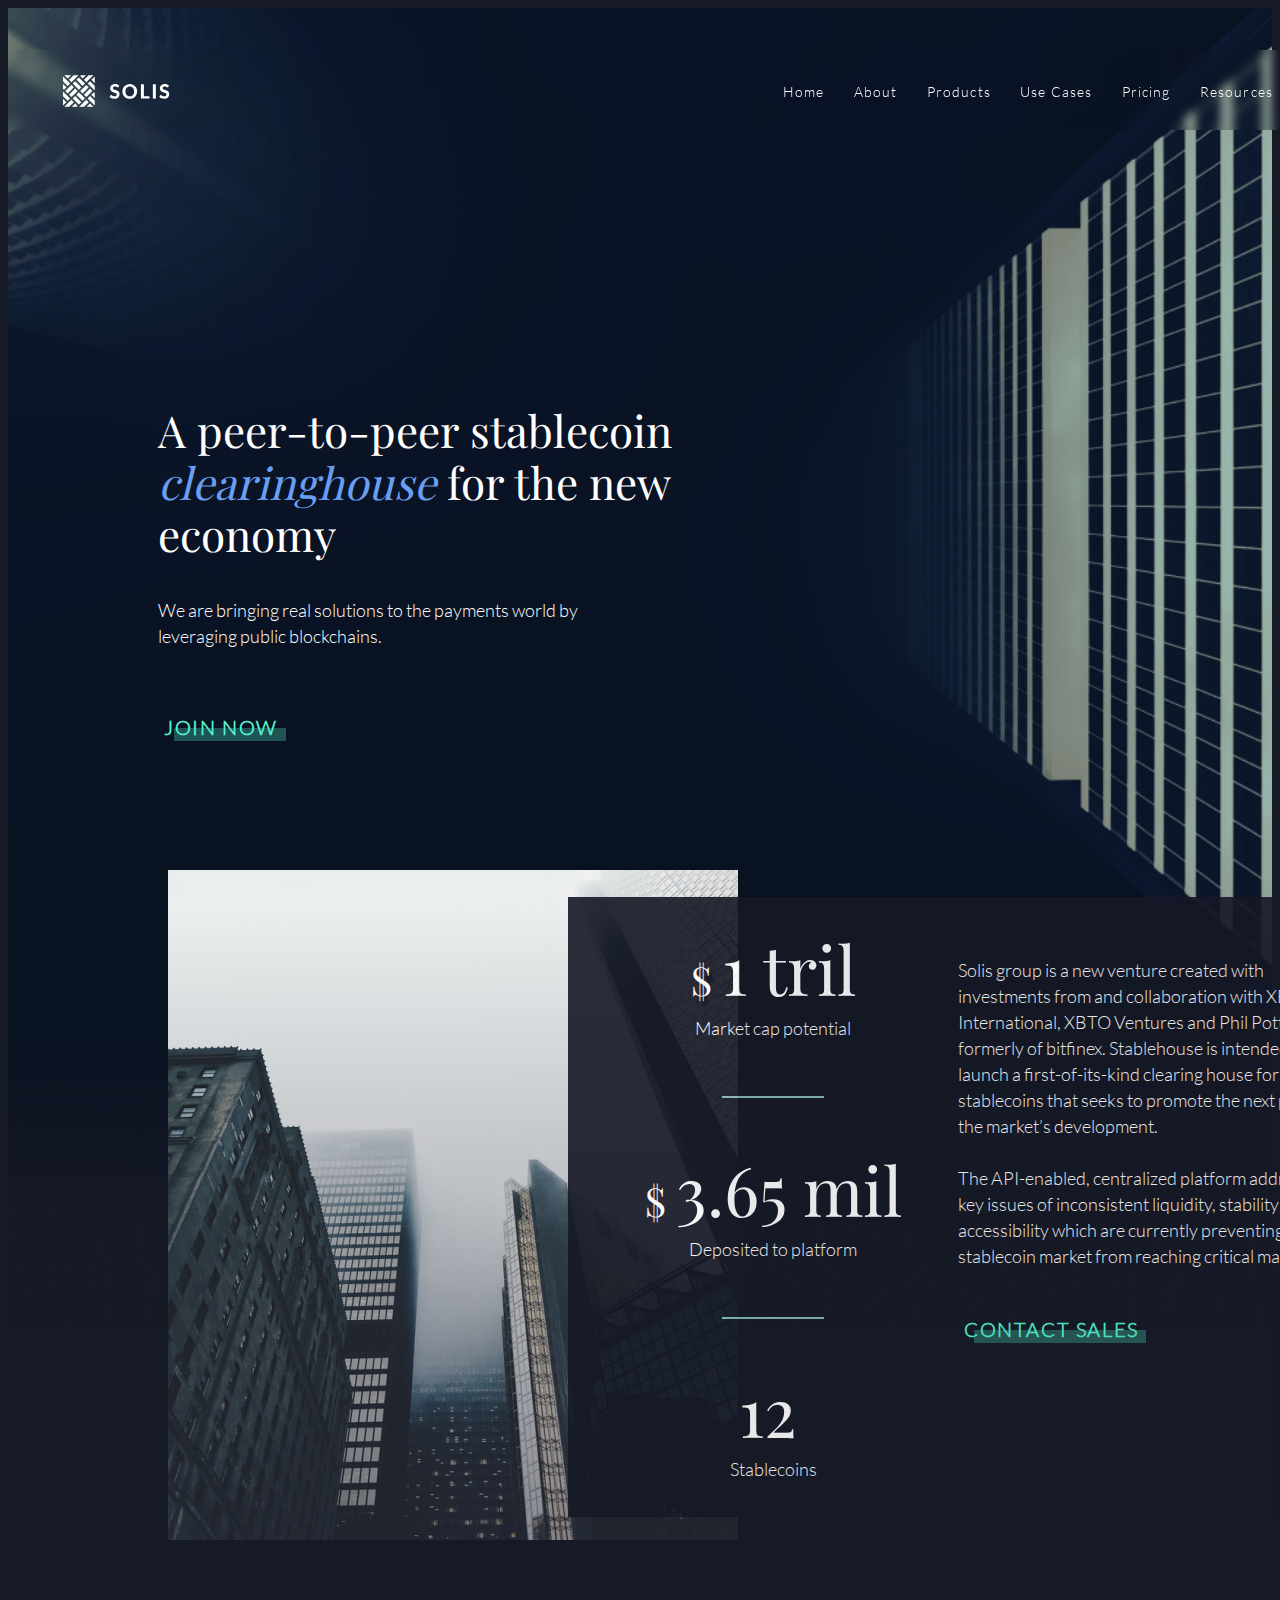
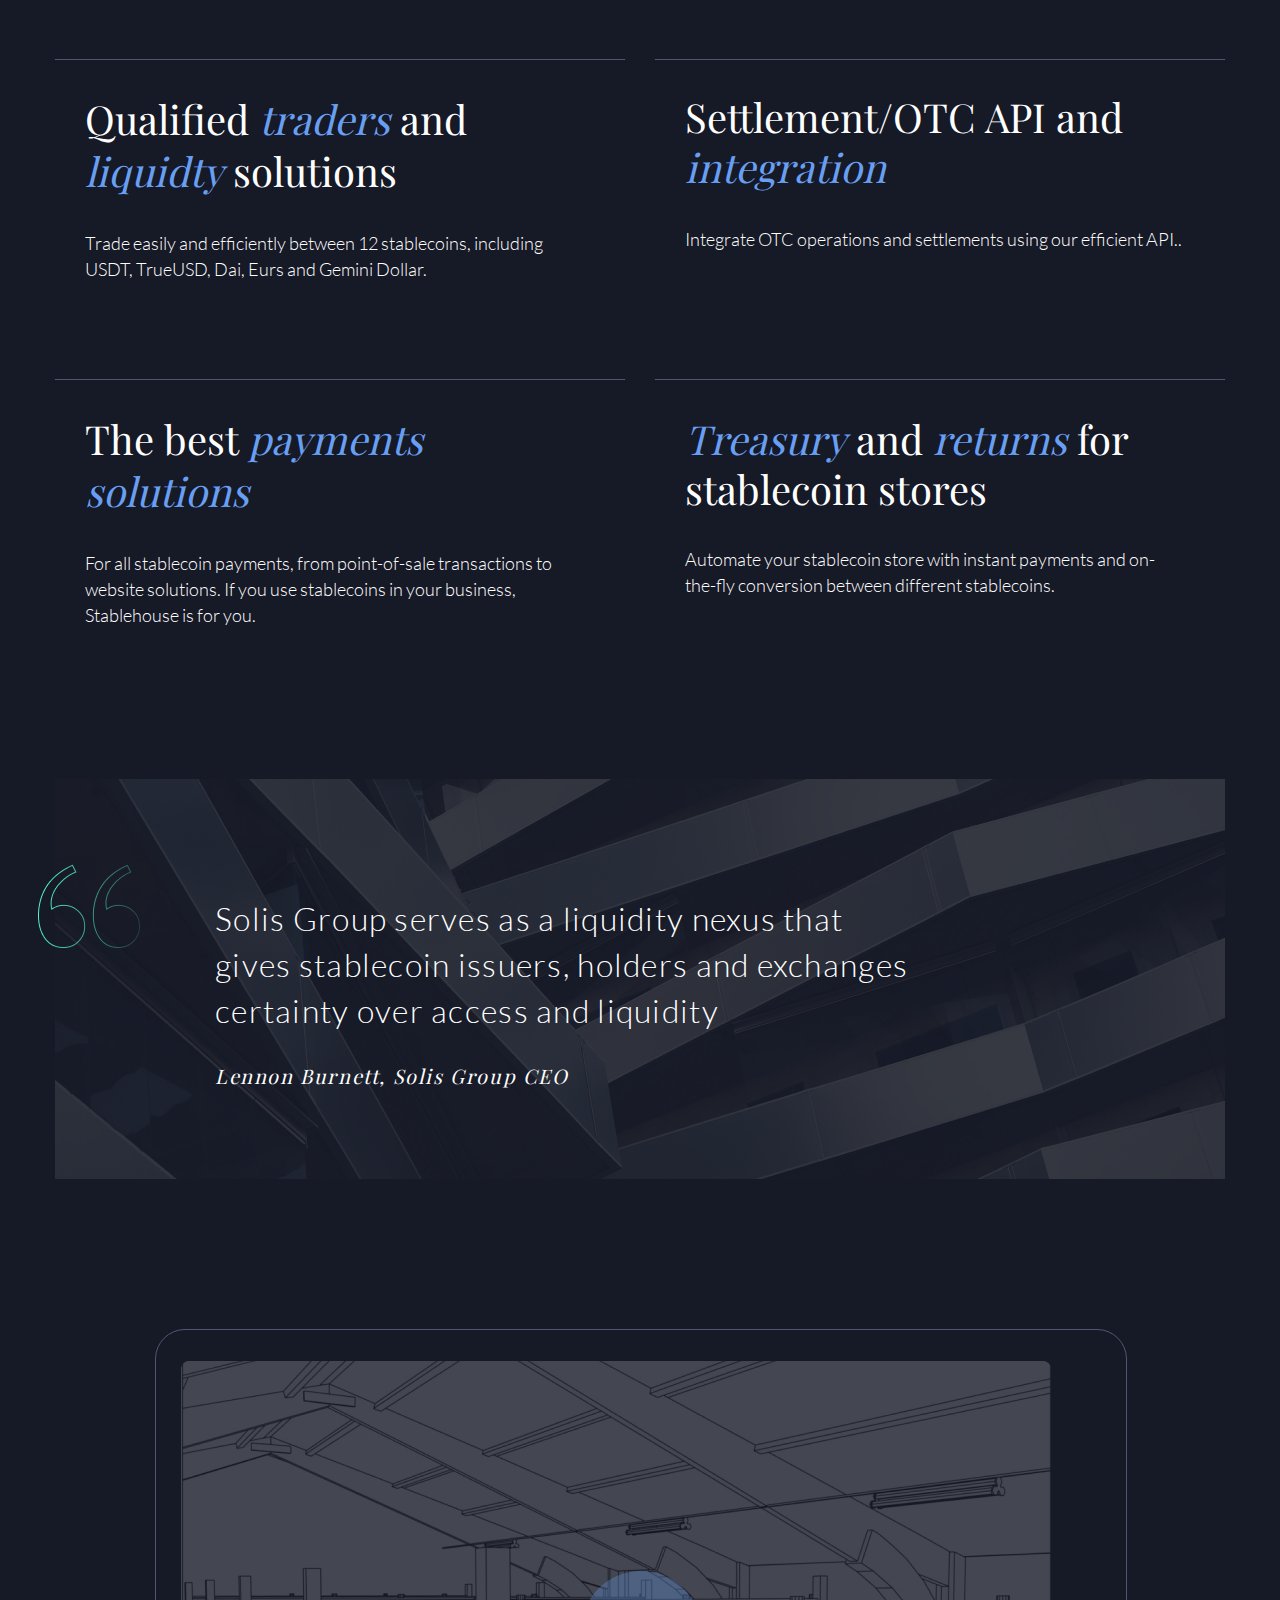
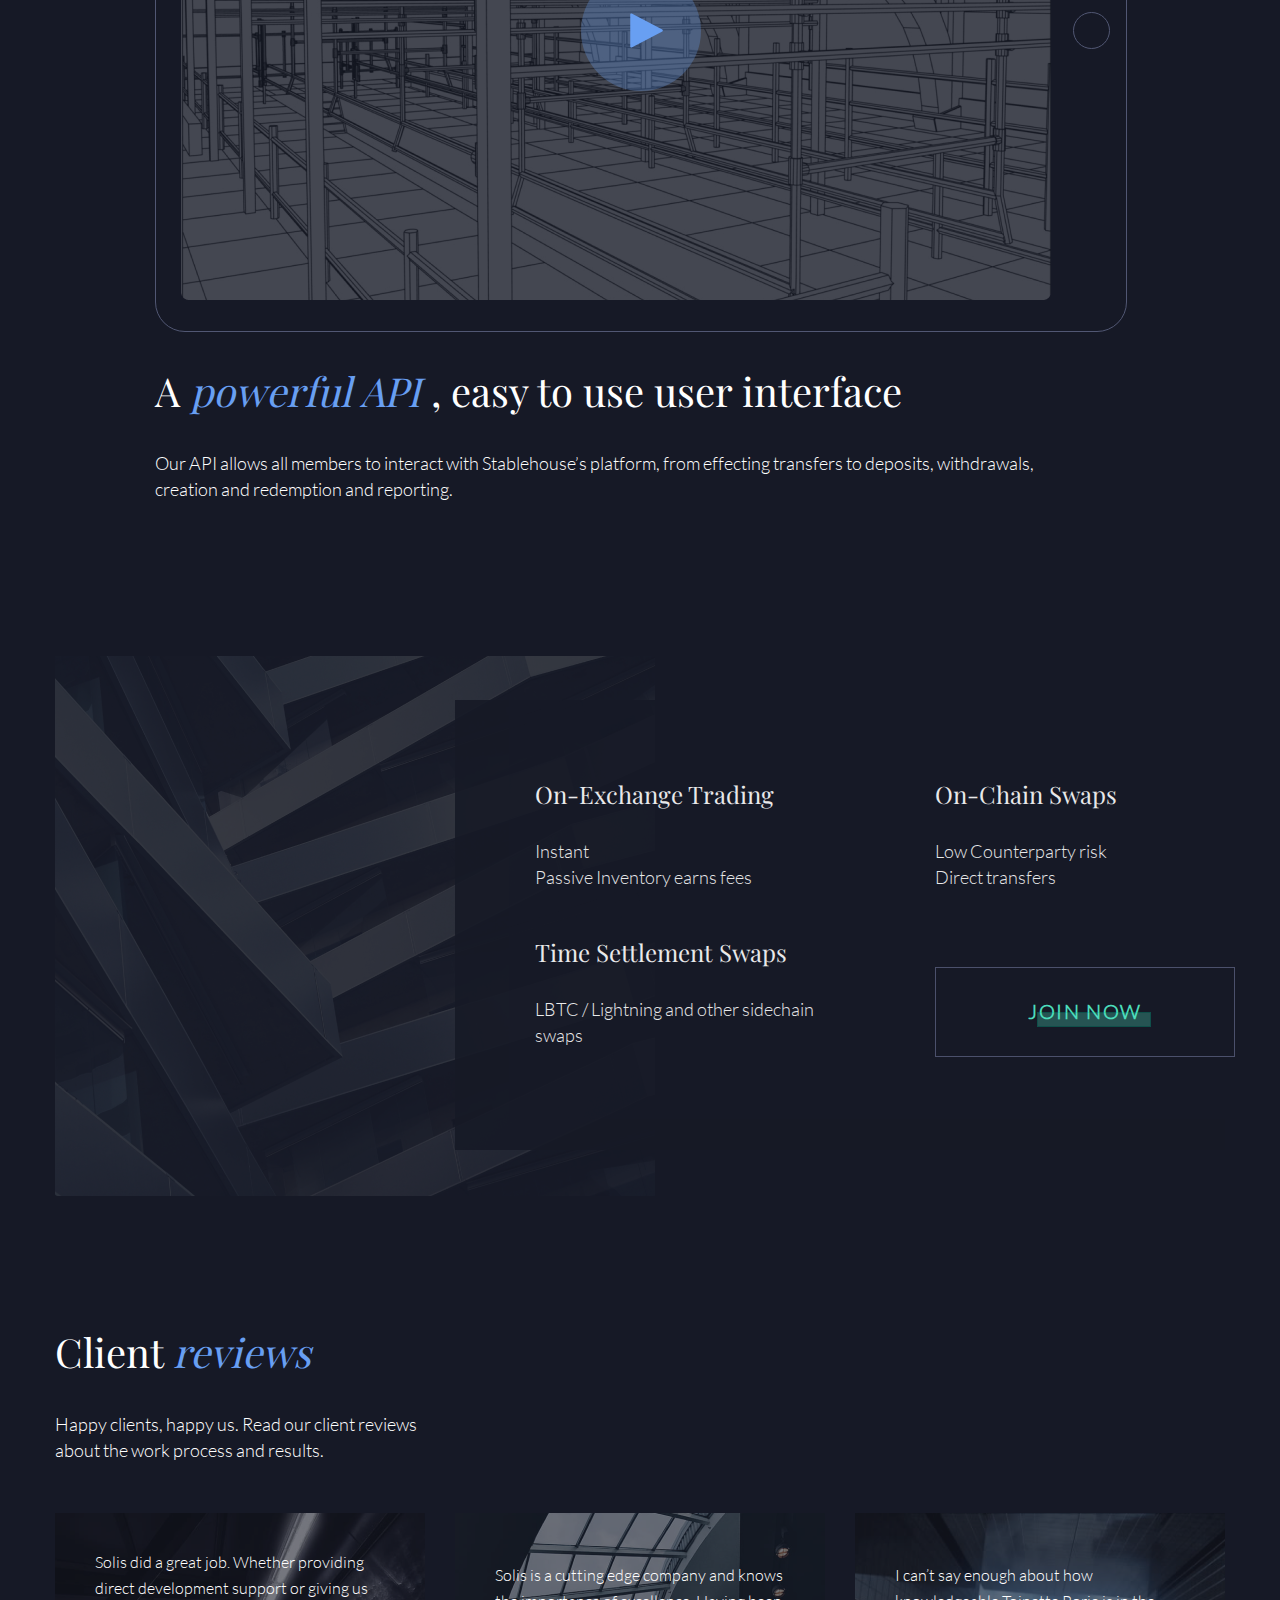
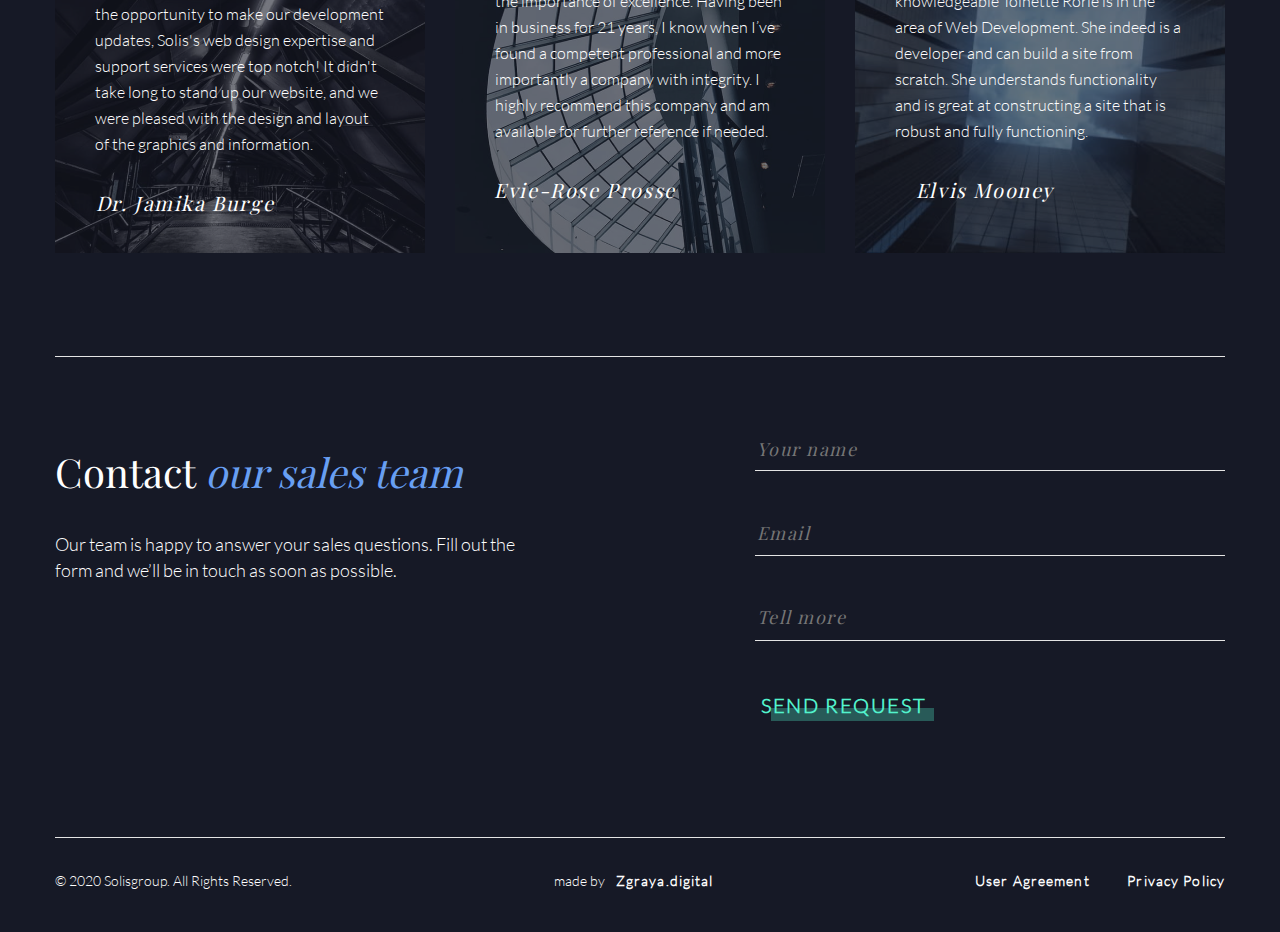
==== dark.html @ 5ce826f2 "first commit" ====
<!DOCTYPE html>
<html lang="en">
<head>
    <meta charset="UTF-8">
    <meta name="viewport" content="width=device-width, initial-scale=1.0">
    <title>EXAM</title>
    <link rel="stylesheet" href="./css/styledark.css">
    <link rel="icon" href="./assets/img/Union.svg" type="image/x-icon">
</head>
<body>
  <header class="header">
    <div class="header__blur"></div>
    <div class="header__container">
        <div class="header__logo">
            <svg width="107" height="32">
                <use xlink:href="./assets/img/sprite.svg#logo"></use>
            </svg>
        </div>
        <nav class="header__nav">
          <input type="checkbox" class="nav__burger burger" id="nav-burger">
          <label for="nav-burger" class="burger__img"></label>
          <ul class="header__ul">
              <li class="header__list">
                  <a href="./index.html" class="header__link">Home</a>
              </li>
              <li class="header__list">
                  <a href="#" class="header__link">About</a>
              </li>
              <li class="header__list">
                  <a href="#" class="header__link">Products</a>
              </li>
              <li class="header__list">
                  <a href="#" class="header__link">Use Cases</a>
              </li>
              <li class="header__list">
                  <a href="#" class="header__link">Pricing</a>
              </li>
              <li class="header__list">
                  <a href="#" class="header__link">Resources</a>
              </li>
          </ul>
      </nav>
      
    </div>
</header>


    <main>
        <section class="banner">
            <article class="banner__article">
                <h2 class="banner__title">  A peer-to-peer stablecoin <span class="span">clearinghouse</span> for the new economy</h2>
                <p class="banner__text">We are bringing real solutions to the payments world by leveraging public blockchains.</p>
                <button class="btn">JOIN NOW  <div class="btn__bg"></div></button>
            </article>
        </section>
        <section class="info">
            <div class="info__img">
              <img src="./assets/img/img-1.png" alt="Image">
            </div>
            <div class="info__block">
              <article class="info__article">
                <div class="info__items">
                  <div class="info__item">
                    <h3 class="info__title"><span class="info__subtitle">$</span>1 tril</h3>
                    <p class="info__text">Market cap potential</p>
                  </div>
                  <div class="info__divider"></div>
                  <div class="info__item">
                    <h3 class="info__title"><span class="info__subtitle">$</span>3.65 mil</h3>
                    <p class="info__text">Deposited to platform</p>
                  </div>
                  <div class="info__divider"></div>
                  <div class="info__item">
                    <h3 class="info__title">12</h3>
                    <p class="info__text">Stablecoins</p>
                  </div>
                </div>
                <div class="info__block">
                  <p class="info__text">Solis group is a new venture created with investments from and collaboration with XBTO International, XBTO Ventures and Phil Potter, formerly of bitfinex. Stablehouse is intended to launch a first-of-its-kind clearing house for stablecoins that seeks to promote the next phase of the market’s development. 
                    <br><br>
                    The API-enabled, centralized platform addresses the key issues of inconsistent liquidity, stability and accessibility which are currently preventing the stablecoin market from reaching critical mass.
                  </p>
                  <button class="btn">CONTACT SALES <div class="btn__bg"></div></button>
                </div>
              </article>
            </div>
          </section>
          <section class="benefits">
                <article class="benefits__article">
                    <h2 class="benefits__title">Qualified <span class="span">traders</span> and <span class="span">liquidty</span> solutions
                    </h2>
                    <p class="benefits__text">Trade easily and efficiently between 12 stablecoins, including USDT, TrueUSD, Dai, Eurs and Gemini Dollar.</p>
                </article>
                <article class="benefits__article">
                    <h2 class="benefits__title">Settlement/OTC API and <span class="span">integration</span>
                    </h2>
                    <p class="benefits__text">Integrate OTC operations and settlements using our efficient API..</p>
                </article>
                <article class="benefits__article">
                    <h2 class="benefits__title">The best <span class="span"> payments   solutions </span>
                    </h2>
                    <p class="benefits__text">For all stablecoin payments, from point-of-sale transactions to website solutions. If you use stablecoins in your business, Stablehouse is for you.</p>
                </article>
                <article class="benefits__article">
                    <h2 class="benefits__title"><span class="span">Treasury</span> and <span class="span">returns</span> for stablecoin stores
                    </h2>
                    <p class="benefits__text">Automate your stablecoin store with instant payments and on-the-fly conversion between different stablecoins.</p>
                </article>
          </section>
          <section class="quote">
            <article class="quote__article">
                 <img src="./assets/img/img-8.png" alt="icon" class="quote__icon">
                <p class="quote__text">Solis Group serves as a liquidity nexus that gives stablecoin issuers, holders and exchanges certainty over access and liquidity</p>
                <p class="quote__author">Lennon Burnett, Solis Group CEO</p>
            </article>
          </section>
          <section class="video">
           <div class="video__tablet">
            <img src="./assets/img/img-3.png" alt="">
            <div class="video__play">
            <svg width="120" height="120">
                <use xlink:href="./assets/img/sprite.svg#play"></use>
            </svg>
        </div>
            <div class="circle"></div>
           </div>
           <article class="video__article">
            <h2 class="video__title">A <span class="span">powerful API</span> , easy to use user interface</h2>
            <p class="video__text">Our API allows all members to interact with Stablehouse’s platform, from effecting transfers to deposits, withdrawals, creation and redemption and reporting.</p>
           </article>
          </section>
          <section class="promises">
            <div class="promises__block"></div>
            <div class="promises__block">
                <article class="promises__article">
                    <div class="promises__items">
                    <div class="promises__item">
                        <h2 class="promises__title">On-Exchange Trading</h2>
                        <p class="promises__text">Instant <br>
                            Passive Inventory earns fees</p>
                    </div>
                    <div class="promises__item">
                        <h2 class="promises__title">On-Chain Swaps</h2>
                        <p class="promises__text">Low Counterparty risk <br>
                          Direct transfers</p>
                    </div>
                    <div class="promises__item">
                        <h2 class="promises__title">Time Settlement Swaps</h2>
                        <p class="promises__text">LBTC / Lightning and other sidechain swaps</p>
                    </div>
                    <button class="btn">JOIN NOW <div class="btn__bg"></div></button>
                    </div>
                </article>
            </div>
          </section>
          <section class="reviews">
            <h2 class="reviews__title">Client  <span class="span">reviews</span></h2>
            <h3 class="reviews__subtitle">Happy clients, happy us. Read our client reviews about the work process and results.</h3>
            <div class="reviews__cards">
                <article class="reviews__article">
                    <p class="reviews__text">Solis did a great job. Whether providing direct development support or giving us the opportunity to make our development updates, Solis's web design expertise and support services were top notch! It didn't take long to stand up our website, and we were pleased with the design and layout of the graphics and information. </p>
                    <p class="reviews__p">Dr. Jamika Burge</p>
                </article>
                <article class="reviews__article">
                    <p class="reviews__text">Solis is a cutting edge company and knows the importance of excellence. Having been in business for 21 years, I know when I’ve found a competent professional and more importantly a company with integrity. I highly recommend this company and am available for further reference if needed. </p>
                    <p class="reviews__p">Evie-Rose Prosse</p>
                </article>
                <article class="reviews__article">
                    <p class="reviews__text">I can’t say enough about how knowledgeable Toinette Rorie is in the area of Web Development. She indeed is a developer and can build a site from scratch. She understands functionality and is great at constructing a site that is robust and fully functioning.  </p>
                    <p class="reviews__p">Elvis Mooney</p>
                </article>
            </div>
          </section>
          <section class="contacts">
            <article class="contacts__article">
                <h2 class="contacts__title">Contact  <span class="span">our sales team</span></h2>
                <p class="contacts__text">Our team is happy to answer your sales questions. Fill out the form and we’ll be in touch as soon as possible.</p>
            </article>
            <form class="form">
                <input type="text" required placeholder="Your name" id="name" class="input">
              <div class="form__divider"></div>
                <input type="email" required placeholder="Email" id="mail" class="input">
                <div class="form__divider"></div>
                <input type="text" required placeholder="Tell more" id="more" class="input">
                <div class="form__divider"></div>
                <button class="btn" type="submit">SEND REQUEST    <div class="btn__bg"></div></button>
            </form>
          </section>
    </main>
    <footer class="footer">
      <div><p class="footer__text">© 2020 Solisgroup. All Rights Reserved.</p></div>
      <div><p class="footer__text">made by </p> <p class="footer__p"> Zgraya.digital</p></div>
      <div><p class="footer__p">User Agreement  </p> <p class="footer__p">Privacy Policy</p></div>
    </footer>
</body>
</html>
---- css/styledark.css ----
.contacts__title, .reviews__title, .video__title, .benefits__title {
  font-family: "Playfair", sans-serif;
  font-size: 40px;
  font-weight: 400;
  line-height: 48px;
  color: #262a3f;
}

.promises__text, .video__text, .benefits__text, .info__text, .banner__text {
  font-family: "Lato", sans-serif;
  font-size: 18px;
  font-weight: 300;
  line-height: 26px;
  color: #262a3f;
}

@font-face {
  font-family: "Lato";
  src: url(../assets/fonts/Lato/Lato-Light.ttf);
  font-weight: normal;
  font-style: normal;
}
@font-face {
  font-family: "PlayFair";
  src: url(../assets/fonts/Playfair_Display/PlayfairDisplay-VariableFont_wght.ttf);
  font-style: normal;
  font-weight: normal;
}
body {
  font-size: var(16px);
  background-color: #161926;
  font-family: var("Montserrat", sans-serif);
  color: #fff;
  overflow-x: hidden;
}

.header {
  width: 100%;
  height: 80px;
  position: absolute;
  z-index: 1;
  top: 50px;
}
.header__logo {
  width: 107px;
  height: 32px;
  margin-top: 50px;
  fill: #fff;
}
.header__nav {
  width: 490px;
  height: 24px;
  margin-top: 20px;
}
.header__container {
  display: -webkit-box;
  display: -ms-flexbox;
  display: flex;
  -webkit-box-pack: justify;
      -ms-flex-pack: justify;
          justify-content: space-between;
  -webkit-box-align: center;
      -ms-flex-align: center;
          align-items: center;
  width: 1170px;
  height: 32px;
  margin: auto;
}
.header__ul {
  display: -webkit-box;
  display: -ms-flexbox;
  display: flex;
  -webkit-box-pack: justify;
      -ms-flex-pack: justify;
          justify-content: space-between;
  width: 490px;
}
@media screen and (max-width: 992px) {
  .header__ul {
    position: absolute;
    right: 0;
    top: -100%;
    width: 340px;
    visibility: hidden;
    opacity: 0;
    -webkit-box-orient: vertical;
    -webkit-box-direction: normal;
        -ms-flex-direction: column;
            flex-direction: column;
    z-index: 2;
    background: #85b4c7;
    padding: 0 0;
    gap: 0;
    -webkit-transition: all 0.5s;
    transition: all 0.5s;
  }
}
.header__list {
  list-style-type: none;
  font-family: "Lato";
  font-size: 14px;
  font-weight: 400;
  line-height: 24px;
  letter-spacing: 0.08em;
  color: #262A3F;
}
@media screen and (max-width: 992px) {
  .header__list {
    text-align: center;
    padding: 10px 0;
    border: 1px solid #e5d9d9;
  }
}
.header__blur {
  position: absolute;
  top: 0;
  left: 0;
  width: 1500px;
  height: 80px;
  background: -webkit-gradient(linear, left bottom, left top, from(rgba(22, 25, 38, 0.02)), to(rgba(22, 25, 38, 0.02))), -webkit-gradient(linear, right top, left top, from(rgba(22, 25, 38, 0.5)), color-stop(24.1%, rgba(22, 25, 38, 0)), color-stop(47.19%, rgba(22, 25, 38, 0)));
  background: linear-gradient(0deg, rgba(22, 25, 38, 0.02), rgba(22, 25, 38, 0.02)), linear-gradient(270deg, rgba(22, 25, 38, 0.5) 0%, rgba(22, 25, 38, 0) 24.1%, rgba(22, 25, 38, 0) 47.19%);
  -webkit-backdrop-filter: blur(4px);
          backdrop-filter: blur(4px);
  z-index: -1;
}

.nav__burger {
  display: none;
}
@media screen and (max-width: 992px) {
  .nav__burger:checked ~ .header__ul {
    visibility: visible;
    opacity: 1;
    top: 68px;
  }
  .nav__burger:checked ~ .burger__img {
    -webkit-transform: rotate(315deg);
            transform: rotate(315deg);
    -webkit-transition: all 0.44s;
    transition: all 0.44s;
  }
  .nav__burger:checked ~ .burger__img::before {
    opacity: 0;
  }
  .nav__burger:checked ~ .burger__img::after {
    -webkit-transform: rotate(90deg);
            transform: rotate(90deg);
    top: 0;
  }
}

.burger__img {
  display: none;
}
@media screen and (max-width: 992px) {
  .burger__img {
    display: inline-block;
    position: relative;
    width: 34px;
    height: 2px;
    background-color: #000;
    cursor: pointer;
  }
  .burger__img::after, .burger__img::before {
    content: "";
    position: absolute;
    width: 100%;
    height: 2px;
    background-color: #000;
    top: 10px;
  }
  .burger__img::after {
    top: -10px;
  }
}

.header__link {
  position: relative;
  text-decoration: none;
  color: #fff;
  font-size: 0.875rem;
  font-weight: 400;
}
.header__link::after {
  content: "";
  position: absolute;
  bottom: -5px;
  left: -14px;
  -webkit-transform: translateX(10%);
          transform: translateX(10%);
  width: 0;
  height: 1px;
  opacity: 0;
  background: #53F3CD;
  -webkit-transition: all 0.55s;
  transition: all 0.55s;
}
.header__link:hover::after {
  left: 0;
  -webkit-transform: translateX(12%);
          transform: translateX(12%);
  width: 76%;
  opacity: 1;
}

.banner {
  width: 100%;
  height: 1321px;
  background: url(../assets/img/bg__dark.png) no-repeat center center;
  background-size: cover;
  display: -webkit-box;
  display: -ms-flexbox;
  display: flex;
  -webkit-box-align: center;
      -ms-flex-align: center;
          align-items: center;
}
.banner__article {
  margin-left: 150px;
  width: 523px;
  height: 302px;
  margin-bottom: 300px;
}
.banner__title {
  font-family: "Playfair", sans-serif;
  font-size: 44px;
  font-weight: 400;
  line-height: 52px;
  width: 523px;
}
.banner__text {
  color: #fff;
  width: 439px;
}

.span {
  font-family: "PlayFair", sans-serif;
  font-size: 44px;
  font-style: italic;
  font-weight: 400;
  line-height: 52px;
  color: #689FF2;
}

.btn {
  font-family: "Lato", sans-serif;
  font-size: 20px;
  font-weight: 700;
  line-height: 20px;
  letter-spacing: 0.08em;
  margin-top: 50px;
  background: none;
  border: none;
  color: #53F3CD;
}
.btn__bg {
  position: absolute;
  width: 112px;
  height: 13px;
  background-color: #53F3CD;
  opacity: 30%;
  top: 728px;
  margin-left: 10px;
}
.btn:hover, .btn .btn__bg {
  color: #02E0AB;
  cursor: pointer;
  -webkit-transition: all ease-in 0.3s;
  transition: all ease-in 0.3s;
}
.btn:hover .btn__bg, .btn .btn__bg .btn__bg {
  background-color: #02E0AB;
}

.info {
  width: 1170px;
  height: 670px;
  position: absolute;
  margin-left: 160px;
  top: 870px;
}
.info__img {
  width: 570px;
  height: 670px;
}
.info__block {
  width: 600px;
  height: 670px;
  margin-top: 30px;
}
.info__article {
  width: 770px;
  height: 580px;
  position: absolute;
  opacity: 0.9;
  background-color: #161926;
  top: 27px;
  margin-left: 400px;
  display: -webkit-box;
  display: -ms-flexbox;
  display: flex;
  -webkit-box-pack: justify;
      -ms-flex-pack: justify;
          justify-content: space-between;
  padding: 20px;
}
.info__items {
  width: 370px;
  height: auto;
  gap: 40px;
  display: -webkit-box;
  display: -ms-flexbox;
  display: flex;
  -webkit-box-orient: vertical;
  -webkit-box-direction: normal;
      -ms-flex-direction: column;
          flex-direction: column;
  -webkit-box-align: start;
      -ms-flex-align: start;
          align-items: flex-start;
}
.info__item {
  width: 370px;
  display: -webkit-box;
  display: -ms-flexbox;
  display: flex;
  -webkit-box-align: center;
      -ms-flex-align: center;
          align-items: center;
  -webkit-box-orient: vertical;
  -webkit-box-direction: normal;
      -ms-flex-direction: column;
          flex-direction: column;
  margin: auto;
}
.info__title {
  font-family: "Playfair", sans-serif;
  font-size: 68px;
  font-weight: 400;
  line-height: 72px;
  color: #fff;
  margin: 0 10px 0 0;
}
.info__subtitle {
  font-family: "Playfair", sans-serif;
  font-size: 40px;
  font-weight: 400;
  line-height: 50px;
  color: #fff;
  margin: 0;
  padding: 10px;
}
.info__text {
  margin: 10px 0 0 0;
  color: #fff;
}
.info__divider {
  border: 1px solid #85BBB1;
  width: 100px;
  margin: 0 auto;
}
.info .btn__bg {
  top: calc(100% - 187px);
  width: 172px;
}

.benefits {
  width: 1170px;
  height: 620px;
  margin: auto;
  margin-top: 330px;
  display: -webkit-box;
  display: -ms-flexbox;
  display: flex;
  -webkit-box-pack: justify;
      -ms-flex-pack: justify;
          justify-content: space-between;
  -ms-flex-wrap: wrap;
      flex-wrap: wrap;
  gap: 20px;
}
.benefits__article {
  width: 570px;
  height: 250px;
  border-top: 1px solid #515773;
}
.benefits__title {
  width: 500px;
  margin-left: 30px;
  color: #FFF;
}
.benefits__text {
  width: 500px;
  margin-left: 30px;
  color: #FFF;
}
.benefits .span {
  font-size: 40px;
}

.quote {
  width: 1170px;
  height: 400px;
  margin: auto;
  margin-top: 100px;
  background: url(../assets/img/img-2.png) no-repeat;
  display: -webkit-box;
  display: -ms-flexbox;
  display: flex;
  -webkit-box-pack: center;
      -ms-flex-pack: center;
          justify-content: center;
  -webkit-box-align: center;
      -ms-flex-align: center;
          align-items: center;
}
.quote__article {
  width: 770px;
  height: 230px;
  margin-right: 80px;
}
.quote__text {
  font-family: "Lato", sans-serif;
  font-size: 32px;
  font-weight: 400;
  line-height: 46px;
  letter-spacing: 0.04em;
  color: #fff;
  width: 710px;
}
.quote__author {
  font-family: "Playfair", sans-serif;
  font-size: 20px;
  font-style: italic;
  font-weight: 400;
  line-height: 20px;
  letter-spacing: 0.08em;
  color: #fff;
}
.quote__icon {
  position: absolute;
  right: 1140px;
}

.video {
  width: 970px;
  height: 777px;
  margin: auto;
  margin-top: 150px;
}
.video__tablet {
  border: 1px solid #515773;
  width: 970px;
  height: 601px;
  border-radius: 30px;
  display: -webkit-box;
  display: -ms-flexbox;
  display: flex;
  -webkit-box-pack: center;
      -ms-flex-pack: center;
          justify-content: center;
  -webkit-box-align: center;
      -ms-flex-align: center;
          align-items: center;
}
.video__tablet img {
  width: 870px;
  height: 539px;
  margin-right: 50px;
}
.video__play {
  width: 120px;
  height: 120px;
  position: absolute;
  fill: #689FF2;
}
.video__title {
  color: #FFF;
}
.video__text {
  width: 897px;
  color: #FFF;
}
.video .span {
  font-size: 40px;
}
.video .circle {
  width: 35px;
  height: 35px;
  border: 1px solid #515773;
  border-radius: 32px;
  position: absolute;
  margin-left: 900px;
}

.promises {
  width: 1170px;
  height: 540px;
  margin: auto;
  margin-top: 150px;
}
.promises__block {
  width: 570px;
  height: 540px;
}
.promises__block:nth-child(1) {
  width: 600px;
  background: url(../assets/img/img-4.png);
}
.promises__article {
  width: 770px;
  height: 450px;
  background-color: #161926;
  opacity: 90%;
  position: absolute;
  margin-left: 400px;
  top: 3900px;
}
.promises__title {
  font-family: "Playfair", sans-serif;
  font-size: 24px;
  font-weight: 400;
  line-height: 48px;
  color: #fff;
}
.promises__text {
  color: #fff;
}
.promises__items {
  width: 700px;
  height: 300px;
  margin: auto;
  display: -webkit-box;
  display: -ms-flexbox;
  display: flex;
  -webkit-box-pack: justify;
      -ms-flex-pack: justify;
          justify-content: space-between;
  -ms-flex-wrap: wrap;
      flex-wrap: wrap;
  -webkit-box-align: center;
      -ms-flex-align: center;
          align-items: center;
  margin-left: 80px;
  margin-top: 50px;
}
.promises__item {
  width: 300px;
}
.promises .btn {
  width: 300px;
  height: 90px;
  font-family: "Lato", sans-serif;
  font-size: 20px;
  font-weight: 700;
  line-height: 20px;
  letter-spacing: 0.08em;
  margin-top: 50px;
  background: #161926;
  border: 1px solid #515773;
  color: #53F3CD;
}
.promises .btn__bg {
  position: absolute;
  width: 112px;
  height: 13px;
  background-color: #53F3CD;
  opacity: 30%;
  top: calc(100% - 138px);
  margin-left: 95px;
}
.promises .btn:hover, .promises .btn .btn__bg {
  color: #02E0AB;
  cursor: pointer;
  border: 1px solid #02E0AB;
  -webkit-transition: all ease-in 0.3s;
  transition: all ease-in 0.3s;
}
.promises .btn:hover .btn__bg, .promises .btn .btn__bg .btn__bg {
  background-color: #02E0AB;
}

.reviews {
  width: 1170px;
  height: 510px;
  margin: auto;
  margin-top: 130px;
}
.reviews__title {
  color: #fff;
}
.reviews .span {
  font-size: 40px;
}
.reviews__subtitle {
  font-family: "Lato", sans-serif;
  font-size: 18px;
  font-weight: 300;
  line-height: 26px;
  width: 400px;
}
.reviews__cards {
  display: -webkit-box;
  display: -ms-flexbox;
  display: flex;
  -webkit-box-pack: justify;
      -ms-flex-pack: justify;
          justify-content: space-between;
  width: 1170px;
  height: 340px;
  gap: 20px;
  margin-top: 50px;
}
.reviews__article {
  width: 370px;
  height: 340px;
  background: url(../assets/img/img-5.png) no-repeat;
  display: -webkit-box;
  display: -ms-flexbox;
  display: flex;
  -webkit-box-pack: center;
      -ms-flex-pack: center;
          justify-content: center;
  -webkit-box-align: center;
      -ms-flex-align: center;
          align-items: center;
  -webkit-box-orient: vertical;
  -webkit-box-direction: normal;
      -ms-flex-direction: column;
          flex-direction: column;
  background-color: rgba(25, 28, 41, 0.6);
}
.reviews__article:nth-child(2) {
  background: url(../assets/img/img-6.png);
}
.reviews__article:nth-child(3) {
  background: url(../assets/img/img-7.png);
}
.reviews__p {
  font-family: "Playfair", sans-serif;
  font-size: 20px;
  font-style: italic;
  font-weight: 400;
  line-height: 20px;
  letter-spacing: 0.08em;
  color: #fff;
  margin-right: 110px;
}
.reviews__text {
  font-family: "Lato", sans-serif;
  font-size: 16px;
  font-weight: 400;
  line-height: 26px;
  color: #fff;
  display: -webkit-box;
  display: -ms-flexbox;
  display: flex;
  -webkit-box-pack: center;
      -ms-flex-pack: center;
          justify-content: center;
  -webkit-box-align: center;
      -ms-flex-align: center;
          align-items: center;
  width: 290px;
}

.contacts {
  width: 1170px;
  height: 300px;
  margin: auto;
  display: -webkit-box;
  display: -ms-flexbox;
  display: flex;
  -webkit-box-pack: justify;
      -ms-flex-pack: justify;
          justify-content: space-between;
  -webkit-box-align: center;
      -ms-flex-align: center;
          align-items: center;
  border-top: 1px solid #E4E4E4;
  margin-top: 120px;
}
.contacts .span {
  font-size: 40px;
}
.contacts__title {
  color: #fff;
}
.contacts__text {
  font-family: "Lato";
  font-size: 18px;
  font-weight: 300;
  line-height: 26px;
  color: #262A3F;
  width: 470px;
  color: #fff;
}

.form {
  display: -webkit-box;
  display: -ms-flexbox;
  display: flex;
  -webkit-box-orient: vertical;
  -webkit-box-direction: normal;
      -ms-flex-direction: column;
          flex-direction: column;
  width: 470px;
  height: 240px;
  gap: 50px;
  margin-top: 90px;
}
.form .btn {
  position: absolute;
  margin-right: 290px;
  top: 5445px;
}
.form .btn__bg {
  position: absolute;
  width: 163px;
  top: 13px;
}
.form__divider {
  width: 470px;
  height: 1px;
  background-color: #E4E4E4;
  position: absolute;
  top: 5270px;
}
.form__divider:nth-child(2) {
  top: 5355px;
}
.form__divider:nth-child(4) {
  top: 5440px;
}

.input {
  width: 470px;
  height: 32px;
  border: none;
  font-family: "Playfair", sans-serif;
  font-size: 18px;
  font-style: italic;
  font-weight: 400;
  line-height: 20px;
  letter-spacing: 0.08em;
  outline: none;
  position: relative;
  background-color: #161926;
  color: #FFFFFF;
}

.footer {
  width: 1170px;
  height: 86px;
  display: -webkit-box;
  display: -ms-flexbox;
  display: flex;
  -webkit-box-pack: justify;
      -ms-flex-pack: justify;
          justify-content: space-between;
  -webkit-box-align: center;
      -ms-flex-align: center;
          align-items: center;
  border-top: 1px solid #E4E4E4;
  margin: auto;
  margin-top: 180px;
}
.footer__text {
  font-family: "Lato", sans-serif;
  font-size: 14px;
  font-weight: 300;
  line-height: 26px;
  color: #fff;
}
.footer__p {
  font-family: "Lato", sans-serif;
  font-size: 14px;
  font-weight: 800;
  line-height: 24px;
  letter-spacing: 0.08em;
  color: #fff;
}
.footer div {
  display: -webkit-box;
  display: -ms-flexbox;
  display: flex;
  -webkit-box-pack: center;
      -ms-flex-pack: center;
          justify-content: center;
  -webkit-box-align: center;
      -ms-flex-align: center;
          align-items: center;
}
.footer div:nth-child(2) {
  width: 160px;
  -webkit-box-pack: justify;
      -ms-flex-pack: justify;
          justify-content: space-between;
}
.footer div:nth-child(3) {
  width: 250px;
  -webkit-box-pack: justify;
      -ms-flex-pack: justify;
          justify-content: space-between;
}

@media (max-width: 768px) {
  .header {
    max-width: 768px;
  }
  .banner {
    width: 768px;
    padding: 20px;
  }
  .banner__article {
    margin-left: 0;
    width: 100%;
    margin-bottom: 600px;
  }
  .banner__article .btn__bg {
    top: 598px;
  }
  .info {
    margin: 0;
    top: 700px;
  }
  .info__img {
    width: 570px;
    height: auto;
  }
  .info__block {
    width: 768px;
    height: auto;
    margin-top: 20px;
  }
  .info__article {
    width: 570px;
    position: relative;
    margin-left: 0;
    padding: 20px;
  }
  .info__items {
    width: 100%;
  }
  .info__item {
    width: 100%;
  }
  .info__title {
    font-size: 48px;
    line-height: 56px;
    margin: 10px 0;
  }
  .info__subtitle {
    font-size: 32px;
    line-height: 40px;
  }
  .info__text {
    font-size: 16px;
    line-height: 24px;
    margin: 10px 0;
  }
  .info__divider {
    width: 50px;
  }
  .benefits {
    margin-top: 700px;
    -webkit-box-orient: vertical;
    -webkit-box-direction: normal;
        -ms-flex-direction: column;
            flex-direction: column;
    -ms-flex-wrap: nowrap;
        flex-wrap: nowrap;
  }
  .quote {
    width: 768px;
    margin-top: 400px;
  }
  .quote__article {
    width: 668px;
    margin-left: 50px;
  }
  .video {
    width: 768px;
  }
  .video__tablet {
    width: 768px;
  }
  .video img {
    width: 678px;
  }
  .video__title, .video__text {
    width: 748px;
  }
  .video .circle {
    margin-right: 200px;
  }
  .promises {
    -webkit-box-orient: vertical;
    -webkit-box-direction: normal;
        -ms-flex-direction: column;
            flex-direction: column;
  }
  .promises__article {
    margin-left: 170px;
    top: 4550px;
    width: 600px;
    height: 350px;
  }
  .promises__items {
    width: 600px;
    height: 350px;
    margin-top: 0;
    margin-left: 0;
  }
  .promises__block, .promises__block:nth-child(1) {
    width: 384px;
    height: 324px;
  }
  .promises .btn__bg {
    top: 288px;
  }
  .reviews {
    margin-top: 0;
  }
  .reviews__cards {
    width: 768px;
    -ms-flex-wrap: wrap;
        flex-wrap: wrap;
    -webkit-box-align: center;
        -ms-flex-align: center;
            align-items: center;
    -webkit-box-pack: center;
        -ms-flex-pack: center;
            justify-content: center;
  }
  .contacts {
    width: 768px;
    margin-top: 450px;
  }
  .contacts__article, .contacts__title, .contacts__text, .contacts .form {
    width: 320px;
  }
  .form {
    width: 320px;
  }
  .form__divider {
    top: 6220px;
    width: 320px;
  }
  .form__divider:nth-child(2) {
    top: 6305px;
  }
  .form__divider:nth-child(4) {
    top: 6390px;
  }
  .form .btn {
    top: 6400px;
    width: 180px;
  }
  .footer {
    width: 768px;
  }
}/*# sourceMappingURL=styledark.css.map */
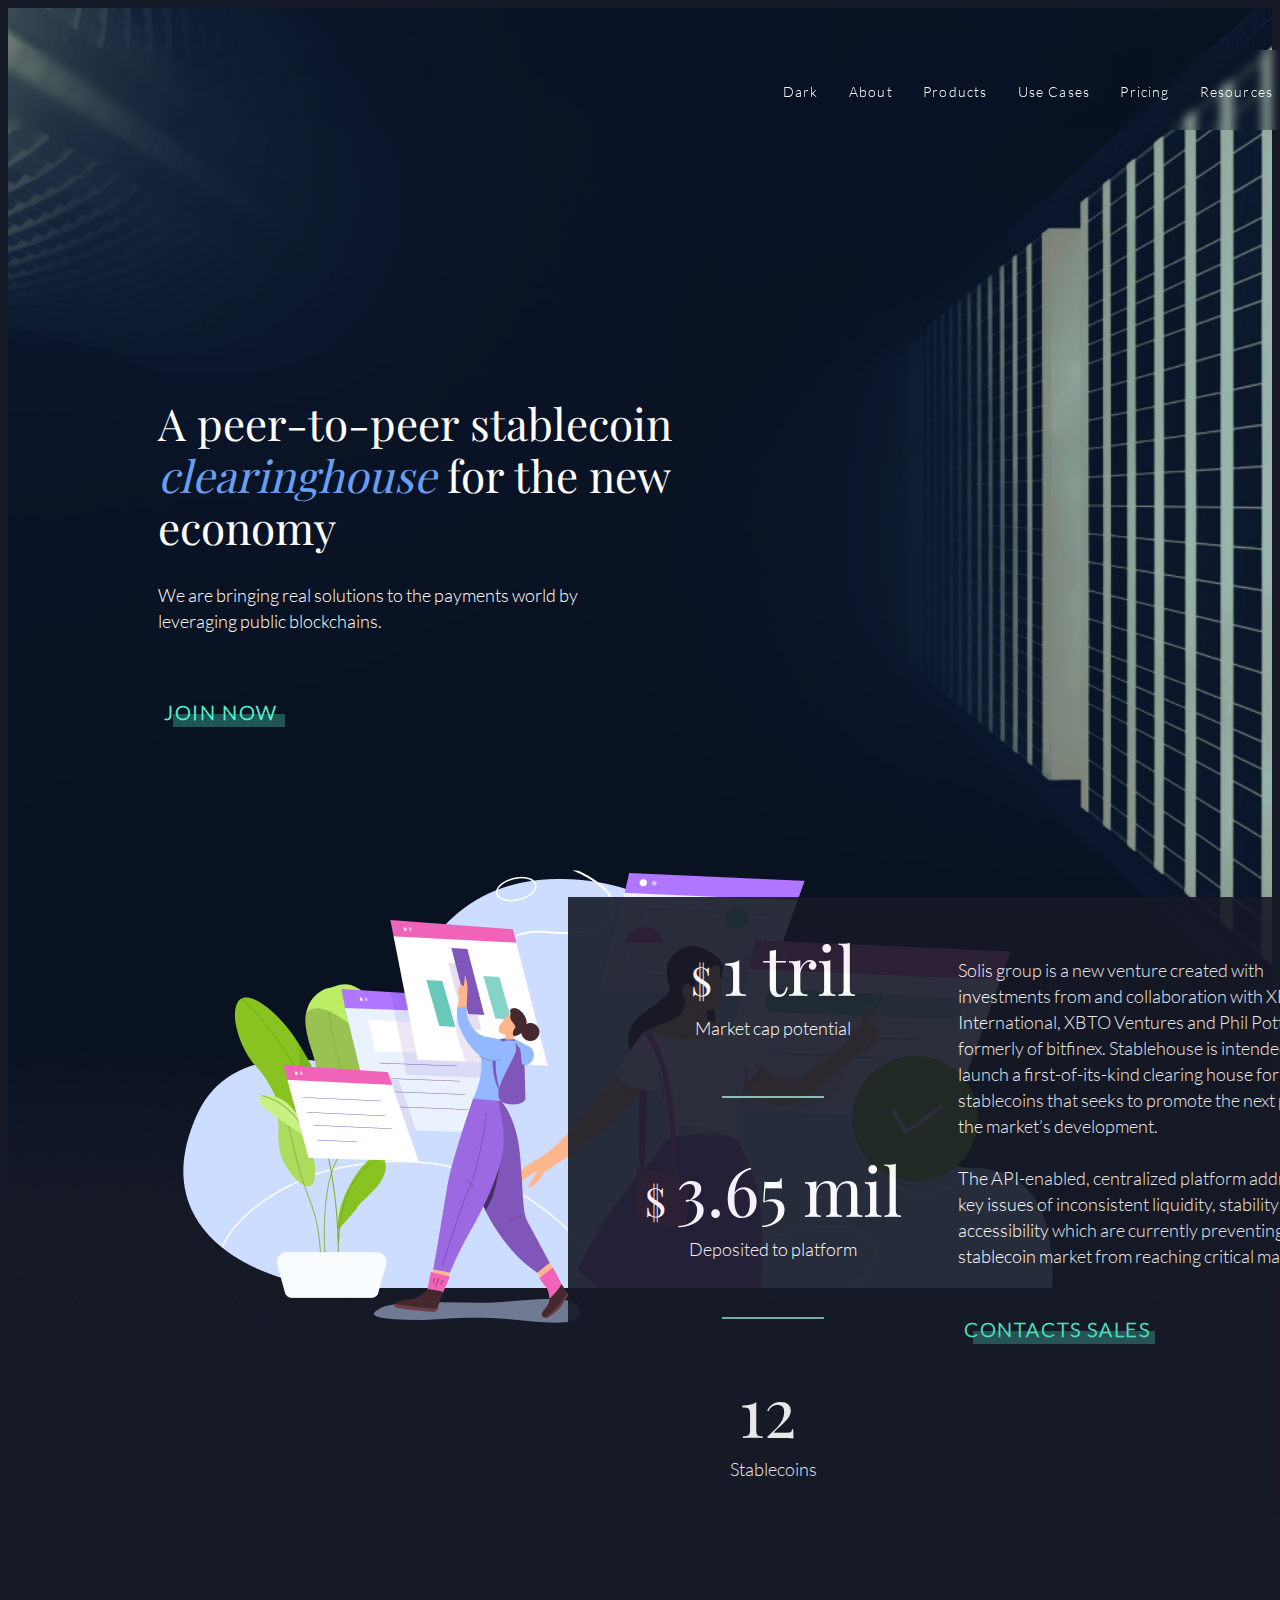
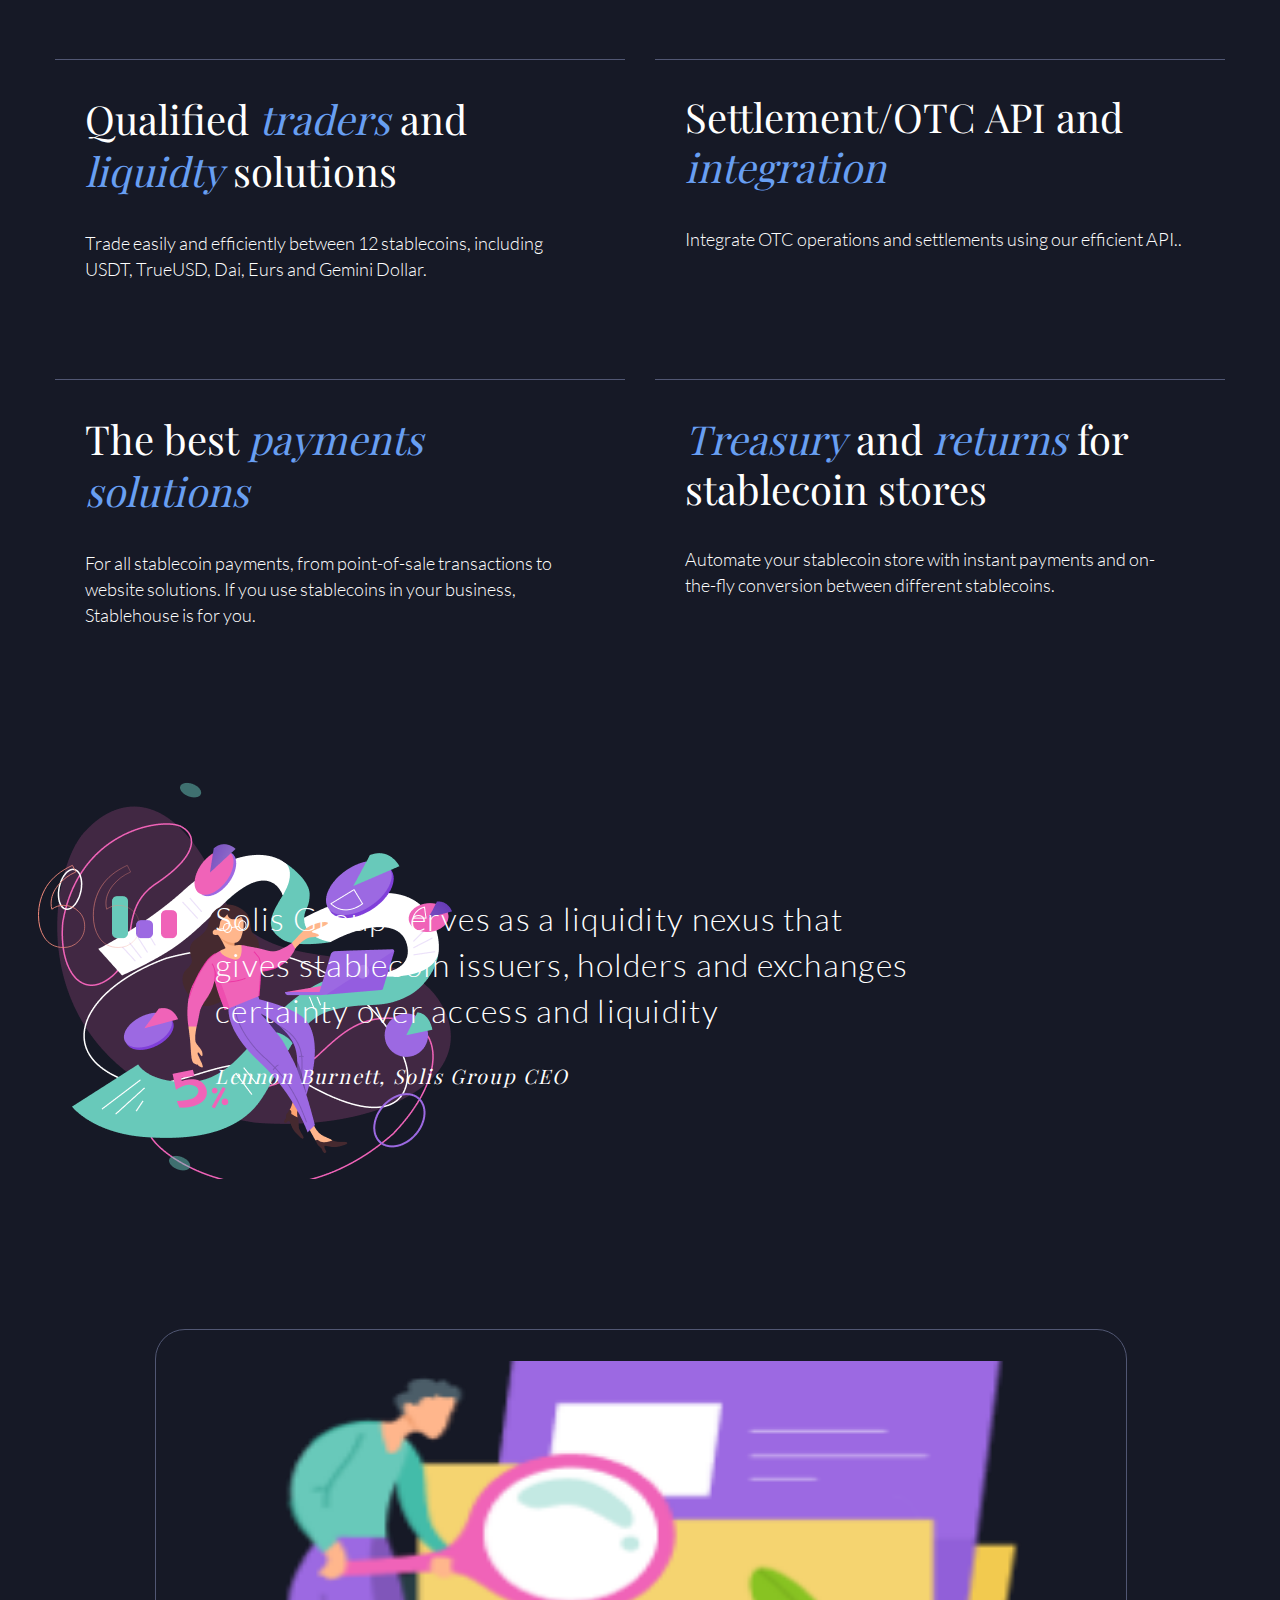
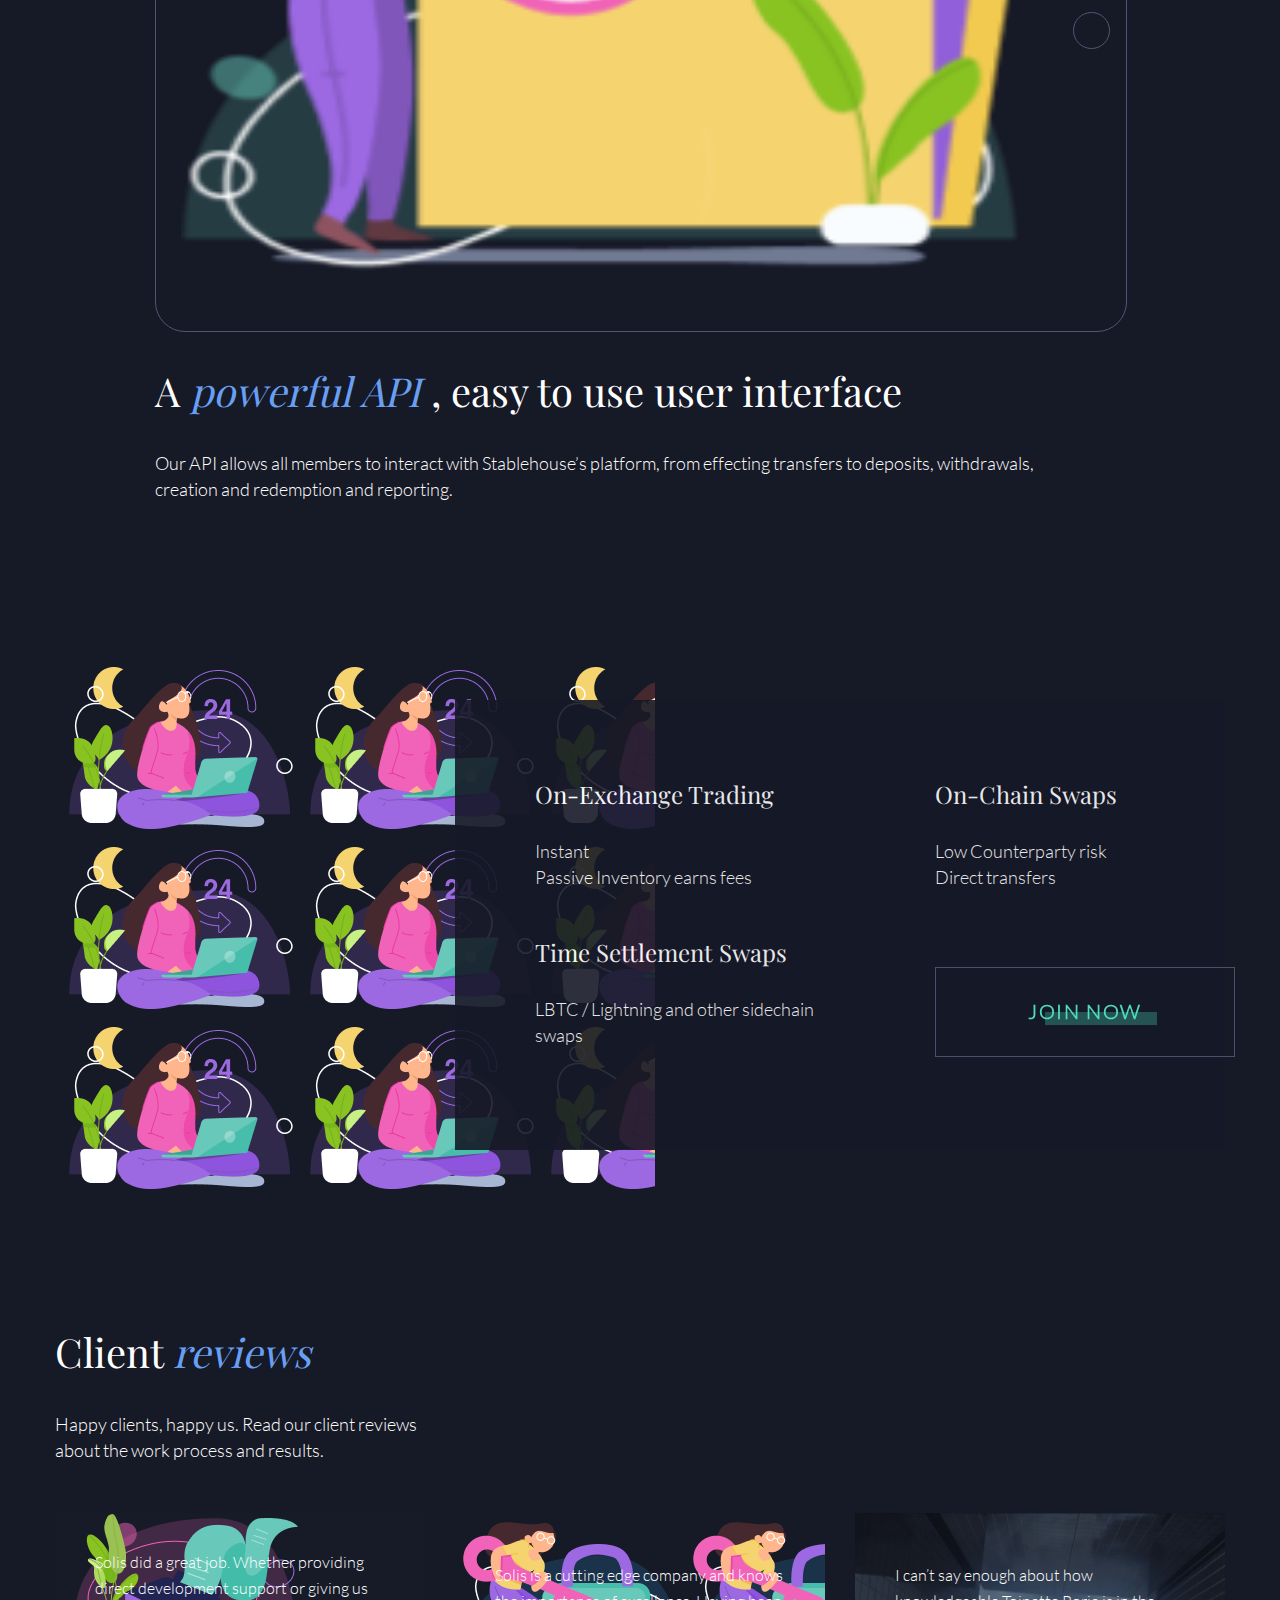
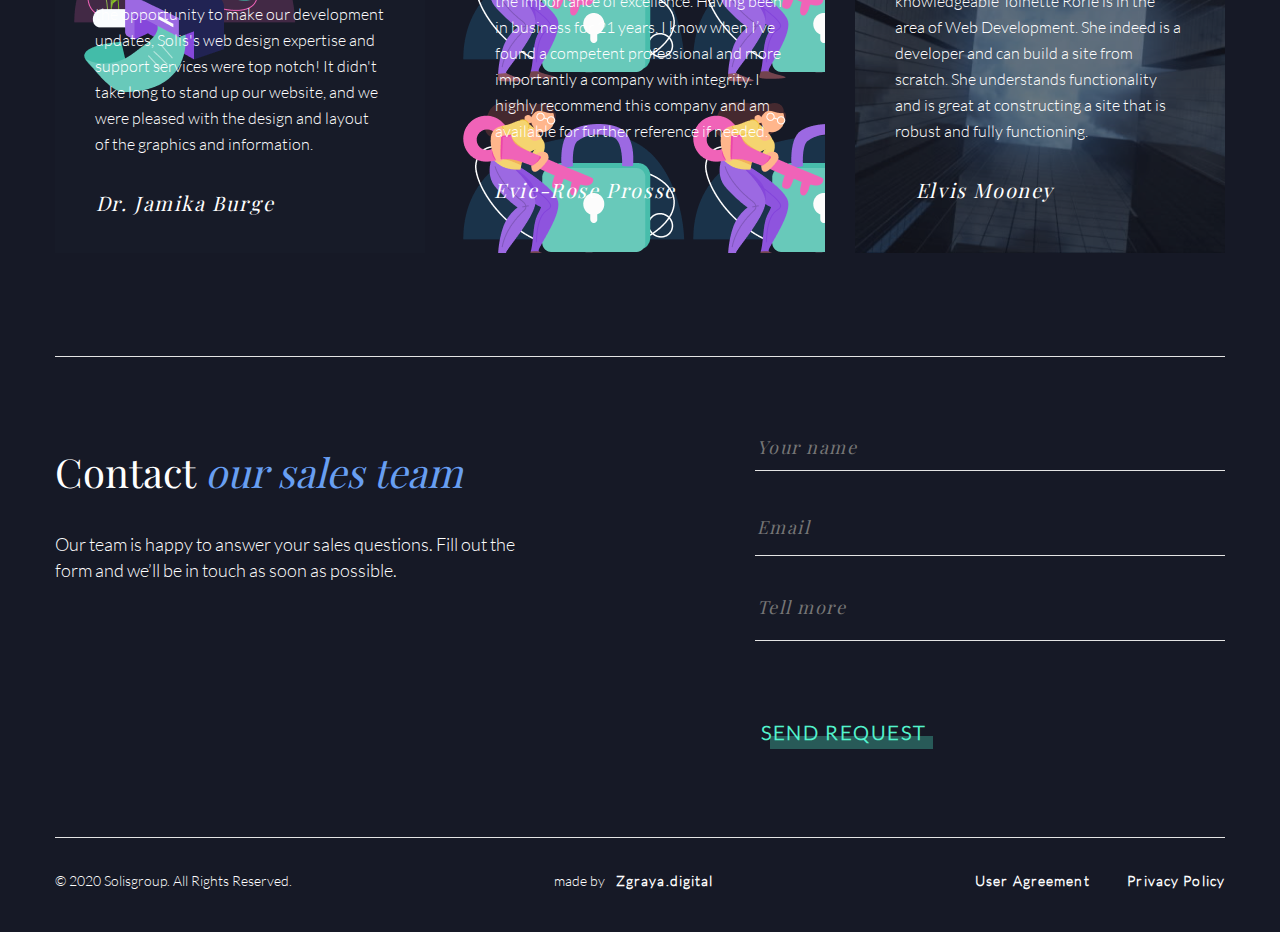
==== commit 0d243b37: "third commit" ====
--- a/dark.html
+++ b/dark.html
@@ -5,52 +5,70 @@
     <meta name="viewport" content="width=device-width, initial-scale=1.0">
     <title>EXAM</title>
     <link rel="stylesheet" href="./css/styledark.css">
+    <link rel="canonical" href="https://www.examsvitlana.com/">
+    <meta name="description" content="This is an Exam from Svitlana">
     <link rel="icon" href="./assets/img/Union.svg" type="image/x-icon">
+    <meta property="og:title" content="Your Page Title">
+    <meta property="og:description" content="This is a description of your page.">
+    <meta property="og:url" content="https://www.examsvitlana.com/">
+    <meta property="og:image" content="https://www.examsvitlana.com/image.jpg">
+    <meta property="og:type" content="website">
+    <meta property="og:site_name" content="Your Site Name">
+    <meta name="twitter:card" content="summary_large_image">
+    <meta name="twitter:title" content="Your Page Title">
+    <meta name="twitter:description" content="This is a description of your page.">
+    <meta name="twitter:url" content="https://www.examsvitlana.com/">
+    <meta name="twitter:image" content="https://www.examsvitlana.com/image.jpg">
+    <meta name="twitter:site" content="@yourusername">
+    <meta name="robots" content="index, follow">
+
 </head>
 <body>
   <header class="header">
     <div class="header__blur"></div>
     <div class="header__container">
         <div class="header__logo">
-            <svg width="107" height="32">
-                <use xlink:href="./assets/img/sprite.svg#logo"></use>
-            </svg>
+          <svg width="107" height="32">
+            <use xlink:href="./assets/img/sprite.svg#logo"></use>
+        </svg>
         </div>
         <nav class="header__nav">
           <input type="checkbox" class="nav__burger burger" id="nav-burger">
           <label for="nav-burger" class="burger__img"></label>
           <ul class="header__ul">
               <li class="header__list">
-                  <a href="./index.html" class="header__link">Home</a>
-              </li>
-              <li class="header__list">
-                  <a href="#" class="header__link">About</a>
-              </li>
-              <li class="header__list">
-                  <a href="#" class="header__link">Products</a>
-              </li>
-              <li class="header__list">
-                  <a href="#" class="header__link">Use Cases</a>
-              </li>
-              <li class="header__list">
-                  <a href="#" class="header__link">Pricing</a>
-              </li>
-              <li class="header__list">
-                  <a href="#" class="header__link">Resources</a>
+                  <a href="./dark.html" target="_blank" class="header__link">Dark</a>
+              </li>
+              <li class="header__list">
+                  <a href="#about" class="header__link">About</a>
+              </li>
+              <li class="header__list">
+                  <a href="#products" class="header__link">Products</a>
+              </li>
+              <li class="header__list">
+                  <a href="#use" class="header__link">Use Cases</a>
+              </li>
+              <li class="header__list">
+                  <a href="#prices" class="header__link">Pricing</a>
+              </li>
+              <li class="header__list">
+                  <a href="#resources" class="header__link">Resources</a>
               </li>
           </ul>
       </nav>
       
     </div>
 </header>
-
-
     <main>
         <section class="banner">
-            <article class="banner__article">
-                <h2 class="banner__title">  A peer-to-peer stablecoin <span class="span">clearinghouse</span> for the new economy</h2>
+            <article class="banner__article" id="about">
+                <h1 class="banner__title">  A peer-to-peer stablecoin <span class="span">clearinghouse</span> for the new economy</h1>
                 <p class="banner__text">We are bringing real solutions to the payments world by leveraging public blockchains.</p>
-                <button class="btn">JOIN NOW  <div class="btn__bg"></div></button>
+                <div class="btn-container">
+                  <button class="btn">JOIN NOW</button>
+                  <div class="btn__bg"></div>
+                </div>
+                
             </article>
         </section>
         <section class="info">
@@ -80,12 +98,15 @@
                     <br><br>
                     The API-enabled, centralized platform addresses the key issues of inconsistent liquidity, stability and accessibility which are currently preventing the stablecoin market from reaching critical mass.
                   </p>
-                  <button class="btn">CONTACT SALES <div class="btn__bg"></div></button>
+                  <div class="btn-container">
+                    <button class="btn">CONTACTS SALES</button>
+                    <div class="btn__bg"></div>
+                  </div>
                 </div>
               </article>
             </div>
           </section>
-          <section class="benefits">
+          <section class="benefits" id="products">
                 <article class="benefits__article">
                     <h2 class="benefits__title">Qualified <span class="span">traders</span> and <span class="span">liquidty</span> solutions
                     </h2>
@@ -109,19 +130,19 @@
           </section>
           <section class="quote">
             <article class="quote__article">
-                 <img src="./assets/img/img-8.png" alt="icon" class="quote__icon">
+                 <img src="./assets/img/quote-icon.svg" alt="icon" class="quote__icon">
                 <p class="quote__text">Solis Group serves as a liquidity nexus that gives stablecoin issuers, holders and exchanges certainty over access and liquidity</p>
                 <p class="quote__author">Lennon Burnett, Solis Group CEO</p>
             </article>
           </section>
           <section class="video">
            <div class="video__tablet">
-            <img src="./assets/img/img-3.png" alt="">
+            <img src="./assets/img/img-3.png" alt="img3">
             <div class="video__play">
-            <svg width="120" height="120">
-                <use xlink:href="./assets/img/sprite.svg#play"></use>
-            </svg>
-        </div>
+              <svg width="120" height="120">
+                  <use xlink:href="./assets/img/sprite.svg#play"></use>
+              </svg>
+              </div>
             <div class="circle"></div>
            </div>
            <article class="video__article">
@@ -129,7 +150,7 @@
             <p class="video__text">Our API allows all members to interact with Stablehouse’s platform, from effecting transfers to deposits, withdrawals, creation and redemption and reporting.</p>
            </article>
           </section>
-          <section class="promises">
+          <section class="promises" id="use">
             <div class="promises__block"></div>
             <div class="promises__block">
                 <article class="promises__article">
@@ -148,12 +169,15 @@
                         <h2 class="promises__title">Time Settlement Swaps</h2>
                         <p class="promises__text">LBTC / Lightning and other sidechain swaps</p>
                     </div>
-                    <button class="btn">JOIN NOW <div class="btn__bg"></div></button>
+                    <div class="btn-container">
+                      <button class="btn">JOIN NOW</button>
+                      <div class="btn__bg"></div>
+                    </div>
                     </div>
                 </article>
             </div>
           </section>
-          <section class="reviews">
+          <section class="reviews" id="prices">
             <h2 class="reviews__title">Client  <span class="span">reviews</span></h2>
             <h3 class="reviews__subtitle">Happy clients, happy us. Read our client reviews about the work process and results.</h3>
             <div class="reviews__cards">
@@ -168,10 +192,9 @@
                 <article class="reviews__article">
                     <p class="reviews__text">I can’t say enough about how knowledgeable Toinette Rorie is in the area of Web Development. She indeed is a developer and can build a site from scratch. She understands functionality and is great at constructing a site that is robust and fully functioning.  </p>
                     <p class="reviews__p">Elvis Mooney</p>
-                </article>
-            </div>
-          </section>
-          <section class="contacts">
+                </article>            </div>
+          </section>
+          <section class="contacts" id="resources">
             <article class="contacts__article">
                 <h2 class="contacts__title">Contact  <span class="span">our sales team</span></h2>
                 <p class="contacts__text">Our team is happy to answer your sales questions. @@ -184,7 +207,10 @@
                 <div class="form__divider"></div>
                 <input type="text" required placeholder="Tell more" id="more" class="input">
                 <div class="form__divider"></div>
-                <button class="btn" type="submit">SEND REQUEST    <div class="btn__bg"></div></button>
+                <div class="btn-container">
+                  <button class="btn">SEND REQUEST</button>
+                  <div class="btn__bg"></div>
+                </div>
             </form>
           </section>
     </main>
--- a/css/styledark.css
+++ b/css/styledark.css
@@ -242,7 +242,11 @@
   color: #689FF2;
 }
 
-.btn {
+.btn-container {
+  position: relative;
+  display: inline-block;
+}
+.btn-container .btn {
   font-family: "Lato", sans-serif;
   font-size: 20px;
   font-weight: 700;
@@ -252,23 +256,28 @@
   background: none;
   border: none;
   color: #53F3CD;
-}
-.btn__bg {
+  position: relative;
+  z-index: 1;
+  -webkit-transition: color 0.3s;
+  transition: color 0.3s;
+}
+.btn-container .btn:hover {
+  color: #02E0AB;
+  cursor: pointer;
+}
+.btn-container .btn__bg {
   position: absolute;
   width: 112px;
   height: 13px;
   background-color: #53F3CD;
   opacity: 30%;
-  top: 728px;
-  margin-left: 10px;
-}
-.btn:hover, .btn .btn__bg {
-  color: #02E0AB;
-  cursor: pointer;
-  -webkit-transition: all ease-in 0.3s;
-  transition: all ease-in 0.3s;
-}
-.btn:hover .btn__bg, .btn .btn__bg .btn__bg {
+  top: 62px;
+  left: 15px;
+  z-index: 0;
+  -webkit-transition: background-color 0.3s;
+  transition: background-color 0.3s;
+}
+.btn-container .btn:hover + .btn__bg {
   background-color: #02E0AB;
 }
 
@@ -360,8 +369,8 @@
   margin: 0 auto;
 }
 .info .btn__bg {
-  top: calc(100% - 187px);
-  width: 172px;
+  top: calc(100% - 10px);
+  width: 182px;
 }
 
 .benefits {
@@ -556,7 +565,6 @@
   line-height: 20px;
   letter-spacing: 0.08em;
   margin-top: 50px;
-  background: #161926;
   border: 1px solid #515773;
   color: #53F3CD;
 }
@@ -566,7 +574,7 @@
   height: 13px;
   background-color: #53F3CD;
   opacity: 30%;
-  top: calc(100% - 138px);
+  top: calc(100% - 45px);
   margin-left: 95px;
 }
 .promises .btn:hover, .promises .btn .btn__bg {
@@ -712,12 +720,11 @@
 .form .btn {
   position: absolute;
   margin-right: 290px;
-  top: 5445px;
 }
 .form .btn__bg {
   position: absolute;
   width: 163px;
-  top: 13px;
+  top: 64px;
 }
 .form__divider {
   width: 470px;
@@ -960,4 +967,392 @@
   .footer {
     width: 768px;
   }
+}
+@media screen and (max-width: 320px) {
+  .header {
+    top: 10px;
+  }
+  .header__logo {
+    margin-top: 20px;
+  }
+  .header__container {
+    width: 90%;
+  }
+  .header__nav {
+    margin-top: 10px;
+  }
+  .header__ul {
+    -webkit-box-orient: vertical;
+    -webkit-box-direction: normal;
+        -ms-flex-direction: column;
+            flex-direction: column;
+    width: 100%;
+    -webkit-box-align: center;
+        -ms-flex-align: center;
+            align-items: center;
+  }
+  .header__list {
+    padding: 5px 0;
+  }
+  .header__blur {
+    width: 100%;
+  }
+  .banner {
+    width: 320px;
+    height: auto;
+    padding: 20px;
+  }
+  .banner__article {
+    margin-top: 50px;
+    margin-left: 0;
+    width: 320px;
+  }
+  .banner__title {
+    font-size: 24px;
+    line-height: 32px;
+    text-align: center;
+    width: 320px;
+  }
+  .banner__text {
+    width: 100%;
+    text-align: center;
+  }
+  .banner .span {
+    font-size: 24px;
+    line-height: 32px;
+  }
+  .banner .btn {
+    font-size: 16px;
+    margin-top: 20px;
+  }
+  .banner .btn__bg {
+    width: 100px;
+    height: 10px;
+    top: 350px;
+  }
+  .info {
+    width: 100%;
+    height: auto;
+    margin-left: 0;
+    top: 350px;
+    padding: 20px;
+  }
+  .info__img img {
+    width: 320px;
+  }
+  .info__block {
+    width: 100%;
+    height: auto;
+  }
+  .info__article {
+    width: 100%;
+    height: auto;
+    margin-left: 0;
+    -webkit-box-orient: vertical;
+    -webkit-box-direction: normal;
+        -ms-flex-direction: column;
+            flex-direction: column;
+  }
+  .info__items {
+    width: 100%;
+    gap: 20px;
+    -webkit-box-align: center;
+        -ms-flex-align: center;
+            align-items: center;
+  }
+  .info__item {
+    width: 100%;
+  }
+  .info__title {
+    font-size: 36px;
+    line-height: 42px;
+    text-align: center;
+  }
+  .info__subtitle {
+    font-size: 24px;
+    line-height: 28px;
+    text-align: center;
+  }
+  .info__text {
+    text-align: center;
+  }
+  .info__divider {
+    width: 100%;
+  }
+  .info .btn__bg {
+    top: calc(100% - 30px);
+    width: 190px;
+  }
+  .benefits {
+    width: 100%;
+    height: auto;
+    margin-top: 640px;
+    -webkit-box-orient: vertical;
+    -webkit-box-direction: normal;
+        -ms-flex-direction: column;
+            flex-direction: column;
+    -webkit-box-align: center;
+        -ms-flex-align: center;
+            align-items: center;
+  }
+  .benefits__article {
+    width: 90%;
+    height: auto;
+    border-top: 1px solid #E4E4E4;
+    margin-top: 20px;
+  }
+  .benefits__title {
+    font-size: 24px;
+  }
+  .benefits__title, .benefits__text {
+    width: 100%;
+    margin-left: 0;
+    text-align: center;
+  }
+  .benefits .span {
+    font-size: 24px;
+  }
+  .quote {
+    width: 100%;
+    height: auto;
+    margin-top: 20px;
+    background-size: cover;
+    padding: 20px;
+  }
+  .quote__article {
+    width: 100%;
+    height: auto;
+    margin-right: 0;
+    text-align: center;
+  }
+  .quote__text {
+    font-size: 18px;
+    line-height: 24px;
+    width: 100%;
+  }
+  .quote__author {
+    font-size: 16px;
+  }
+  .quote__icon {
+    left: 50px;
+    top: 2850px;
+  }
+  .video {
+    width: 100%;
+    height: auto;
+    margin-top: 20px;
+  }
+  .video__tablet {
+    width: 320px;
+    height: 180px;
+    border-radius: 10px;
+  }
+  .video__tablet img {
+    width: 250px;
+    margin-left: 20px;
+    height: auto;
+  }
+  .video__play {
+    width: 40px;
+  }
+  .video__play svg {
+    width: 50px;
+  }
+  .video__title {
+    font-size: 24px;
+  }
+  .video__text {
+    font-size: 16px;
+  }
+  .video__title, .video__text {
+    width: 100%;
+    text-align: center;
+  }
+  .video .span {
+    font-size: 24px;
+  }
+  .video .circle {
+    width: 20px;
+    height: 20px;
+    margin-left: 470px;
+  }
+  .promises {
+    width: 100%;
+    height: auto;
+    margin-top: 20px;
+    -webkit-box-orient: vertical;
+    -webkit-box-direction: normal;
+        -ms-flex-direction: column;
+            flex-direction: column;
+    -webkit-box-align: center;
+        -ms-flex-align: center;
+            align-items: center;
+  }
+  .promises__block {
+    width: 100%;
+    height: auto;
+    margin-top: 20px;
+  }
+  .promises__block:nth-child(1) {
+    width: 100%;
+  }
+  .promises__title {
+    font-size: 20px;
+  }
+  .promises__text {
+    font-size: 16px;
+  }
+  .promises__article {
+    width: 320px;
+    margin-left: 0;
+    text-align: center;
+    top: 3700px;
+    -webkit-box-orient: vertical;
+    -webkit-box-direction: normal;
+        -ms-flex-direction: column;
+            flex-direction: column;
+    -ms-flex-wrap: wrap;
+        flex-wrap: wrap;
+  }
+  .promises__items {
+    width: 320px;
+    -webkit-box-orient: vertical;
+    -webkit-box-direction: normal;
+        -ms-flex-direction: column;
+            flex-direction: column;
+    -webkit-box-align: center;
+        -ms-flex-align: center;
+            align-items: center;
+    -webkit-box-pack: center;
+        -ms-flex-pack: center;
+            justify-content: center;
+    -ms-flex-wrap: nowrap;
+        flex-wrap: nowrap;
+    margin-left: 0;
+  }
+  .promises__item {
+    width: 100%;
+    margin-top: 20px;
+  }
+  .promises .btn {
+    width: 200px;
+    height: 100px;
+    margin-top: 20px;
+  }
+  .promises .btn__bg {
+    top: 425px;
+  }
+  .reviews {
+    width: 100%;
+    height: auto;
+    margin-top: 400px;
+  }
+  .reviews__title {
+    font-size: 24px;
+    text-align: center;
+  }
+  .reviews .span {
+    font-size: 24px;
+  }
+  .reviews__subtitle {
+    font-size: 16px;
+    width: 100%;
+    text-align: center;
+  }
+  .reviews__cards {
+    -webkit-box-orient: vertical;
+    -webkit-box-direction: normal;
+        -ms-flex-direction: column;
+            flex-direction: column;
+    width: 100%;
+    height: auto;
+    gap: 10px;
+  }
+  .reviews__article {
+    width: 100%;
+    height: auto;
+    background-size: cover;
+    padding: 20px;
+    text-align: center;
+  }
+  .reviews__p {
+    font-size: 16px;
+    margin-right: 0;
+  }
+  .reviews__text {
+    width: 100%;
+  }
+  .contacts {
+    width: 100%;
+    height: auto;
+    -webkit-box-orient: vertical;
+    -webkit-box-direction: normal;
+        -ms-flex-direction: column;
+            flex-direction: column;
+    -webkit-box-align: center;
+        -ms-flex-align: center;
+            align-items: center;
+    margin: 0;
+  }
+  .contacts__title, .contacts__text {
+    width: 100%;
+    text-align: center;
+  }
+  .form {
+    width: 100%;
+    height: auto;
+    gap: 20px;
+    margin-top: 20px;
+  }
+  .form .btn {
+    position: relative;
+    margin-right: 0;
+    top: auto;
+  }
+  .form .btn__bg {
+    position: relative;
+    width: 200px;
+    top: 1px;
+  }
+  .form__divider {
+    width: 320px;
+    height: 1px;
+    position: absolute;
+    top: 5740px;
+  }
+  .form__divider:nth-child(2) {
+    top: 5840px;
+    height: 1.5px;
+  }
+  .form__divider:nth-child(4) {
+    top: 5790px;
+  }
+  .input {
+    width: 320px;
+  }
+  .footer {
+    width: 100%;
+    height: auto;
+    -webkit-box-orient: vertical;
+    -webkit-box-direction: normal;
+        -ms-flex-direction: column;
+            flex-direction: column;
+    -webkit-box-align: center;
+        -ms-flex-align: center;
+            align-items: center;
+    margin-top: 20px;
+    padding: 20px;
+  }
+  .footer__text, .footer__p {
+    text-align: center;
+  }
+  .footer div {
+    width: 100%;
+    -webkit-box-pack: center;
+        -ms-flex-pack: center;
+            justify-content: center;
+  }
+  .footer div:nth-child(2), .footer div:nth-child(3) {
+    width: 100%;
+  }
 }/*# sourceMappingURL=styledark.css.map */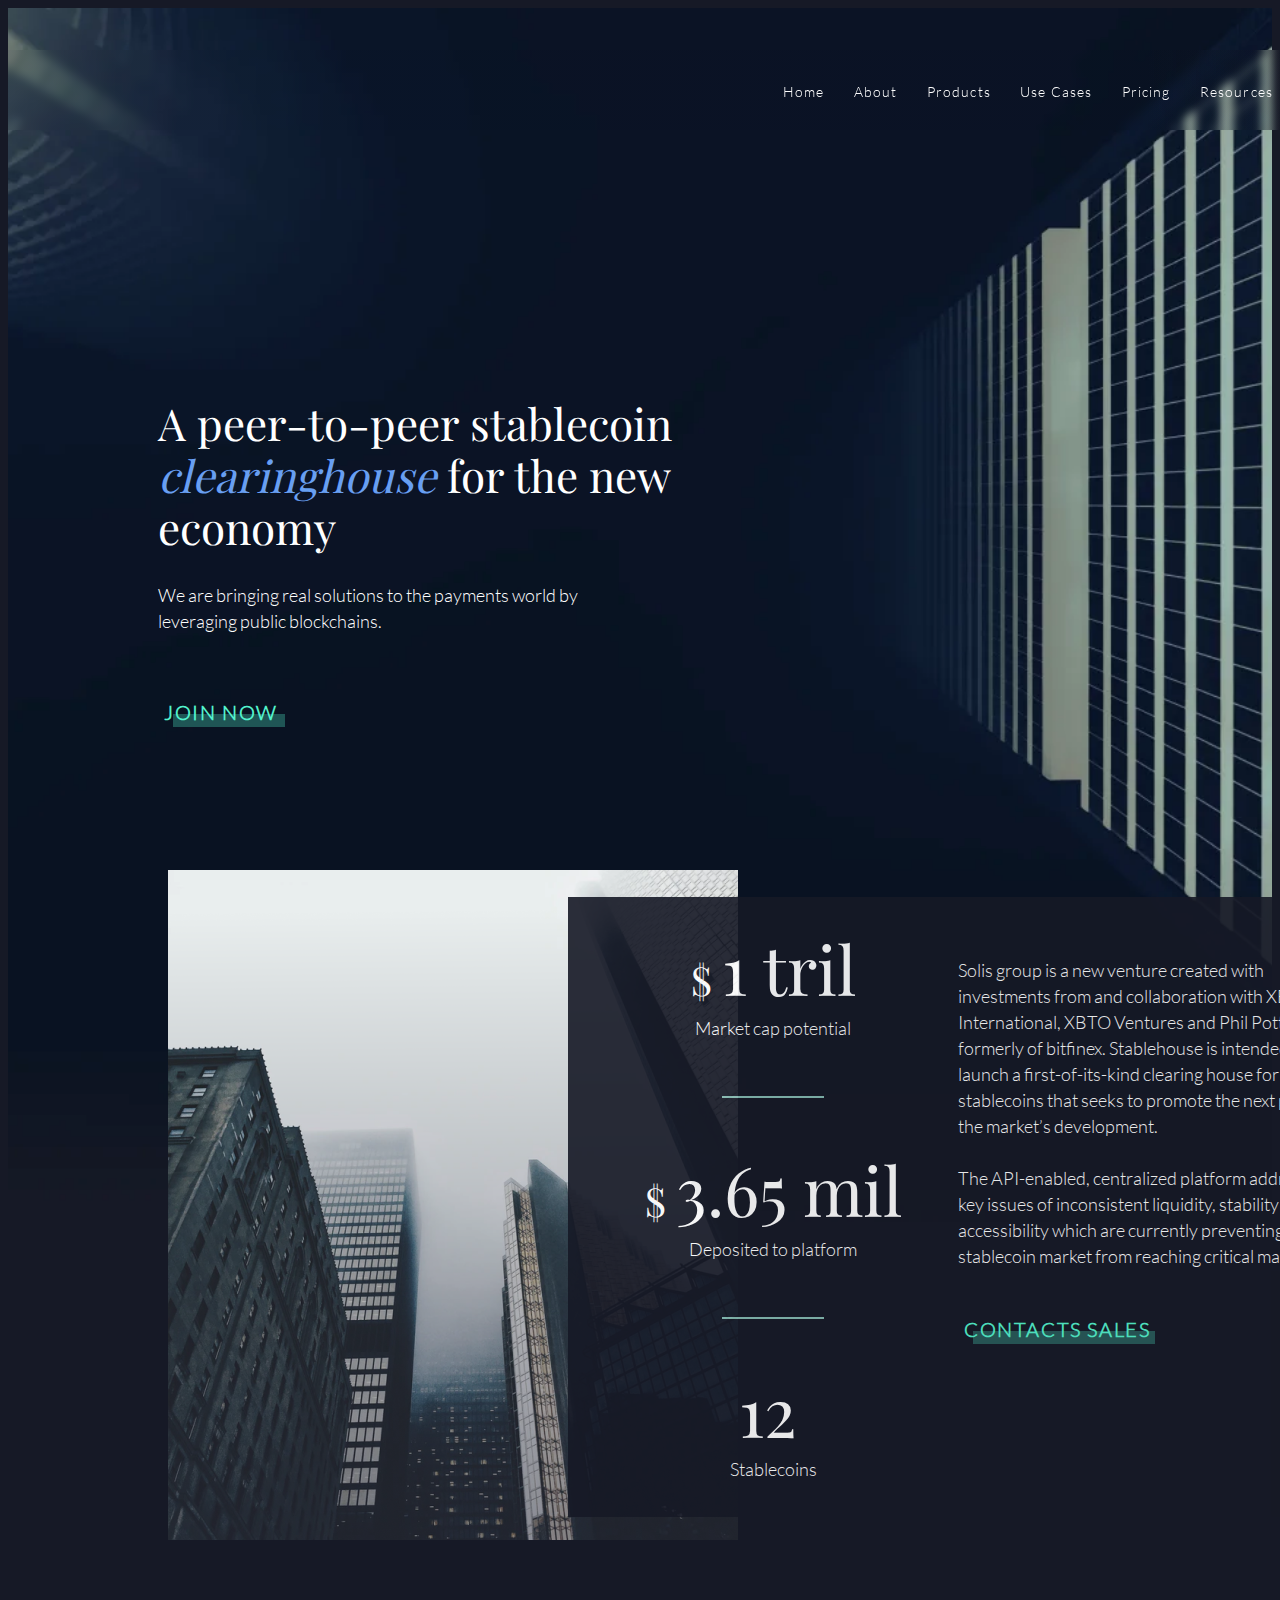
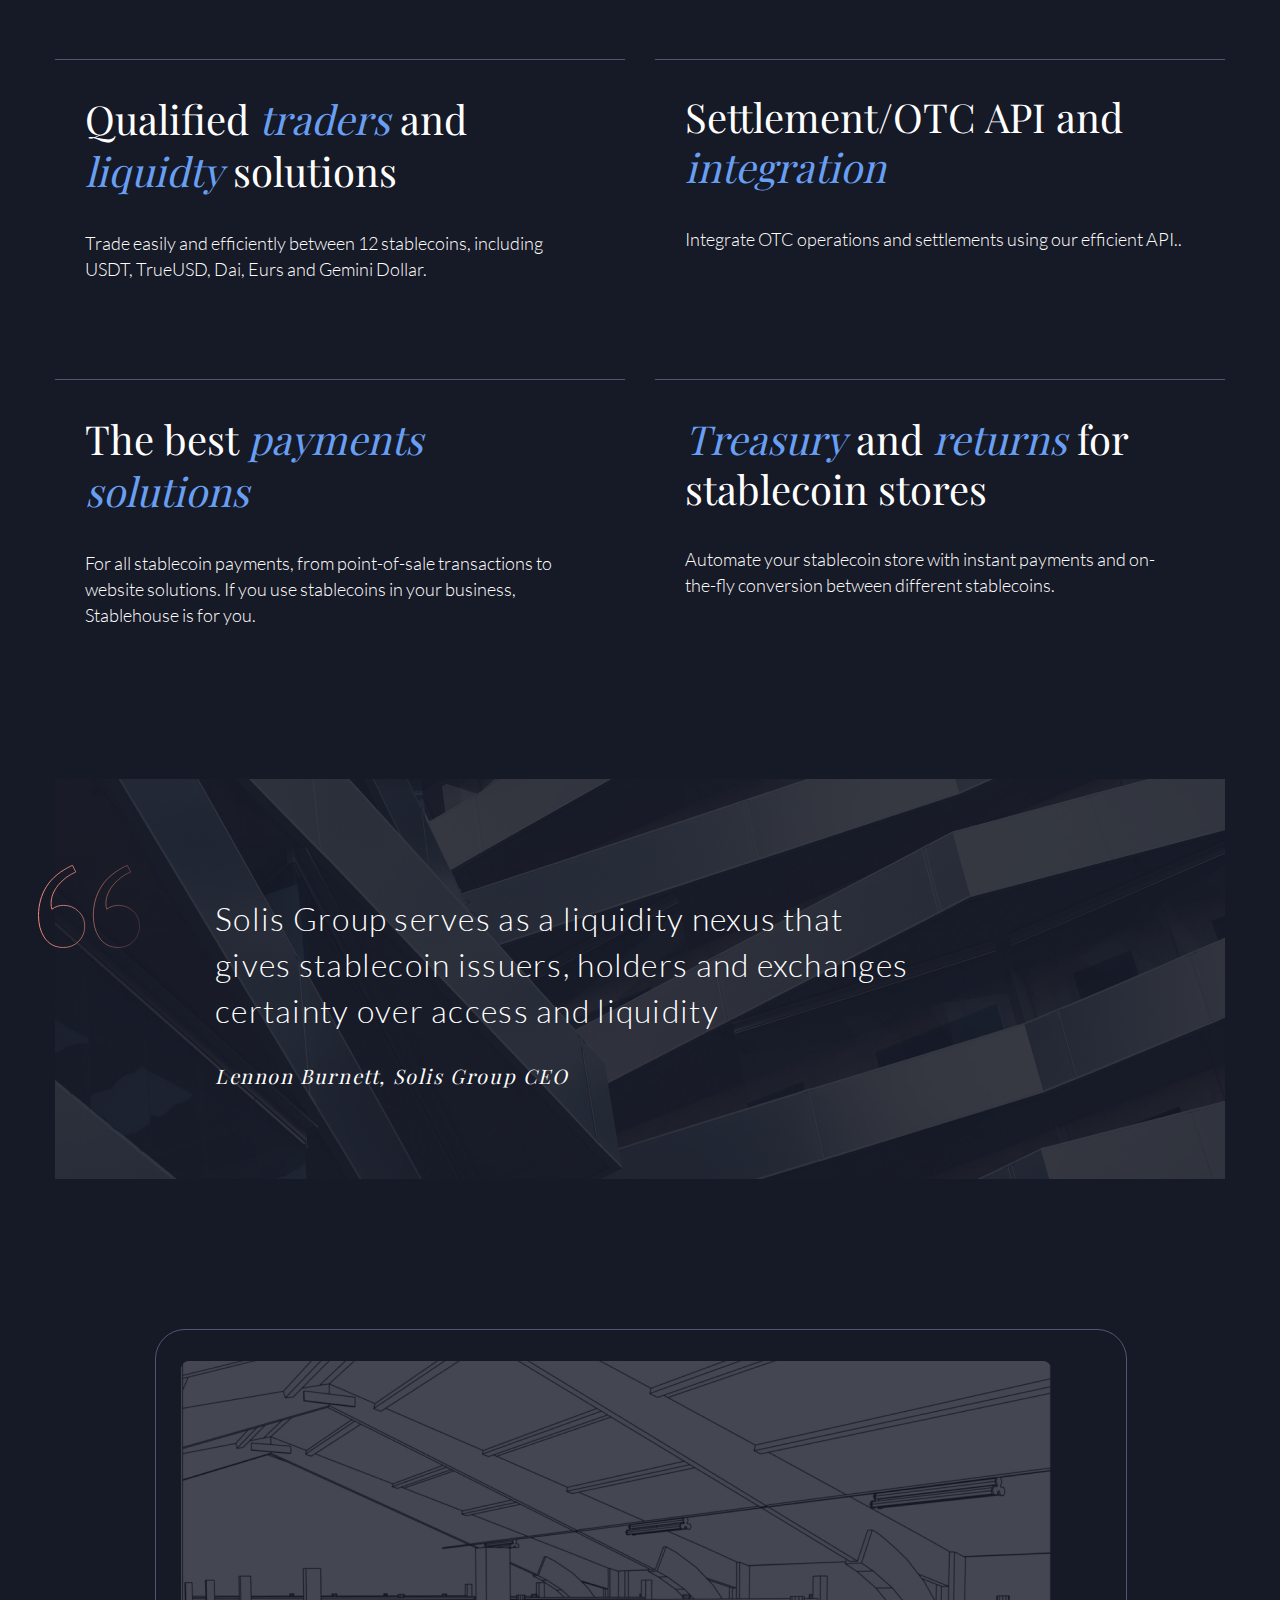
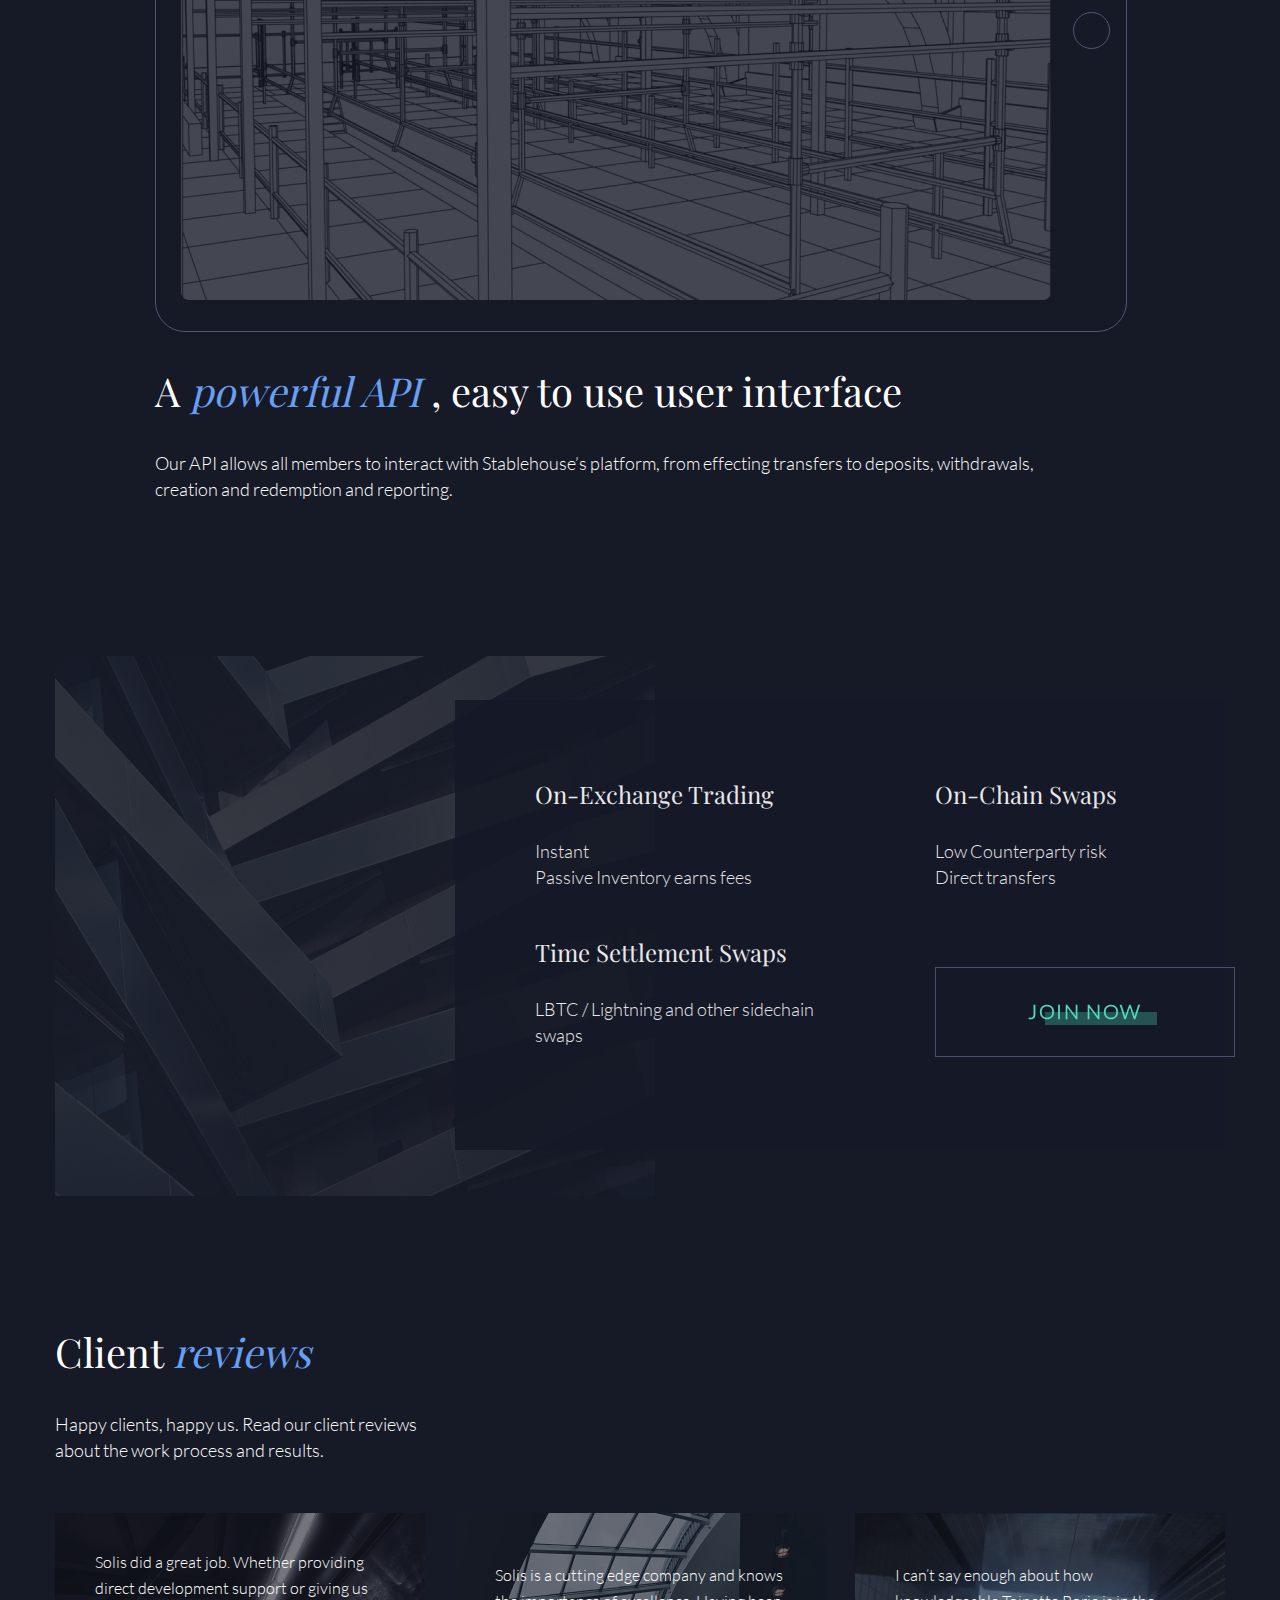
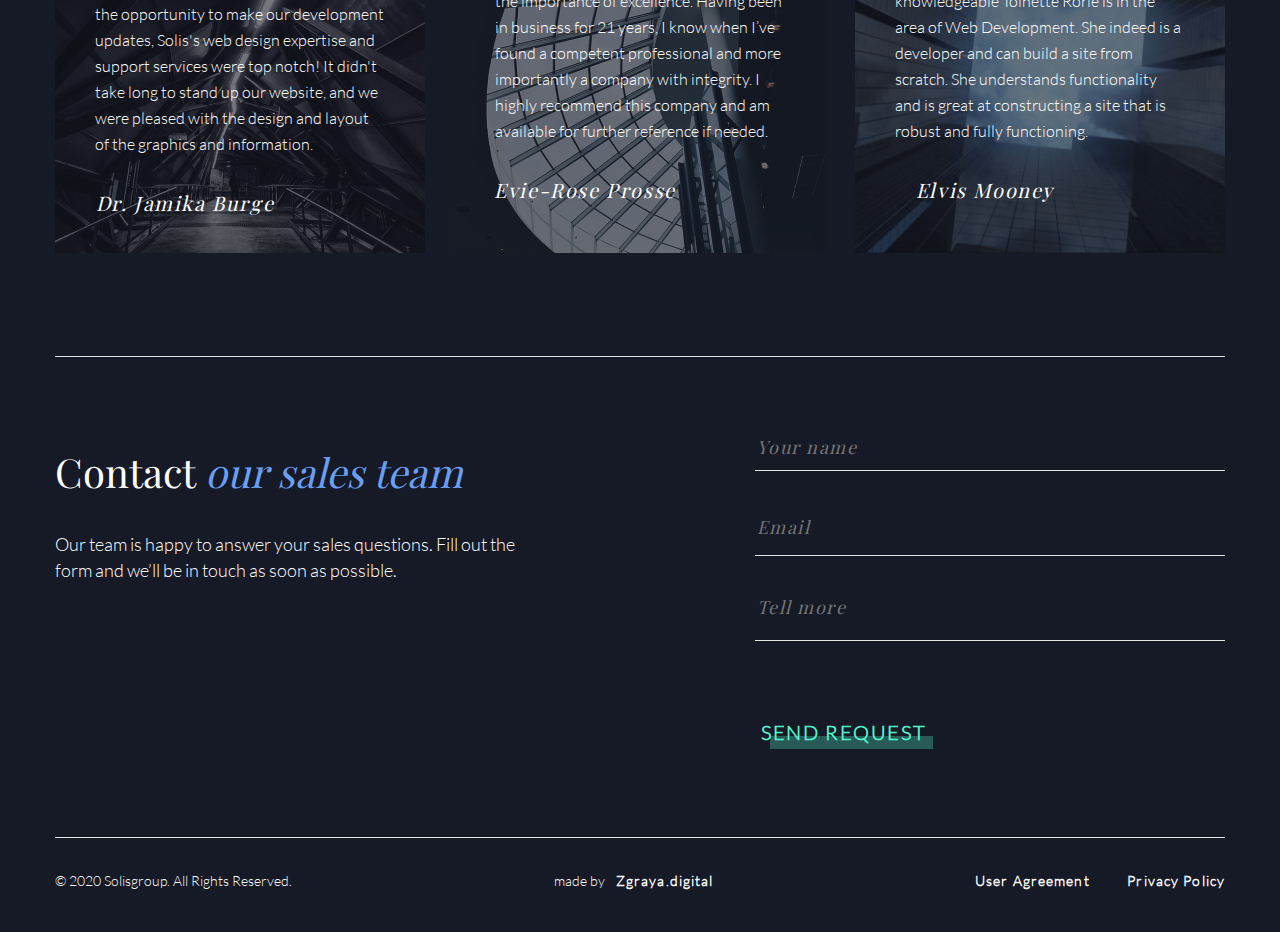
==== commit 7631ae5b: "fifth commit" ====
--- a/dark.html
+++ b/dark.html
@@ -5,8 +5,9 @@
     <meta name="viewport" content="width=device-width, initial-scale=1.0">
     <title>EXAM</title>
     <link rel="stylesheet" href="./css/styledark.css">
-    <link rel="canonical" href="https://www.examsvitlana.com/">
+    <link rel="canonical" href="https://www.darkexamsvitlana.com/">
     <meta name="description" content="This is an Exam from Svitlana">
+    <meta name="alternate" href="https://www.examsvitlana.com/">
     <link rel="icon" href="./assets/img/Union.svg" type="image/x-icon">
     <meta property="og:title" content="Your Page Title">
     <meta property="og:description" content="This is a description of your page.">
@@ -37,7 +38,7 @@
           <label for="nav-burger" class="burger__img"></label>
           <ul class="header__ul">
               <li class="header__list">
-                  <a href="./dark.html" target="_blank" class="header__link">Dark</a>
+                  <a href="./index.html" target="_blank" class="header__link">Home</a>
               </li>
               <li class="header__list">
                   <a href="#about" class="header__link">About</a>
@@ -73,7 +74,7 @@
         </section>
         <section class="info">
             <div class="info__img">
-              <img src="./assets/img/img-1.png" alt="Image">
+              <img src="./assets/img/img-1.webp" alt="Image" loading="lazy">
             </div>
             <div class="info__block">
               <article class="info__article">
@@ -130,14 +131,14 @@
           </section>
           <section class="quote">
             <article class="quote__article">
-                 <img src="./assets/img/quote-icon.svg" alt="icon" class="quote__icon">
+                 <img src="./assets/img/quote-icon.svg" alt="icon" class="quote__icon" loading="lazy">
                 <p class="quote__text">Solis Group serves as a liquidity nexus that gives stablecoin issuers, holders and exchanges certainty over access and liquidity</p>
                 <p class="quote__author">Lennon Burnett, Solis Group CEO</p>
             </article>
           </section>
           <section class="video">
            <div class="video__tablet">
-            <img src="./assets/img/img-3.png" alt="img3">
+            <img src="./assets/img/img-3.webp" alt="img3" loading="lazy">
             <div class="video__play">
               <svg width="120" height="120">
                   <use xlink:href="./assets/img/sprite.svg#play"></use>
--- a/css/styledark.css
+++ b/css/styledark.css
@@ -206,7 +206,7 @@
 .banner {
   width: 100%;
   height: 1321px;
-  background: url(../assets/img/bg__dark.png) no-repeat center center;
+  background: url(../assets/img/bg__dark.webp) no-repeat center center;
   background-size: cover;
   display: -webkit-box;
   display: -ms-flexbox;
@@ -412,7 +412,7 @@
   height: 400px;
   margin: auto;
   margin-top: 100px;
-  background: url(../assets/img/img-2.png) no-repeat;
+  background: url(../assets/img/img-2.webp) no-repeat;
   display: -webkit-box;
   display: -ms-flexbox;
   display: flex;
@@ -514,7 +514,7 @@
 }
 .promises__block:nth-child(1) {
   width: 600px;
-  background: url(../assets/img/img-4.png);
+  background: url(../assets/img/img-4.webp);
 }
 .promises__article {
   width: 770px;
@@ -622,7 +622,7 @@
 .reviews__article {
   width: 370px;
   height: 340px;
-  background: url(../assets/img/img-5.png) no-repeat;
+  background: url(../assets/img/img-5.webp) no-repeat;
   display: -webkit-box;
   display: -ms-flexbox;
   display: flex;
@@ -639,10 +639,10 @@
   background-color: rgba(25, 28, 41, 0.6);
 }
 .reviews__article:nth-child(2) {
-  background: url(../assets/img/img-6.png);
+  background: url(../assets/img/img-6.webp);
 }
 .reviews__article:nth-child(3) {
-  background: url(../assets/img/img-7.png);
+  background: url(../assets/img/img-7.webp);
 }
 .reviews__p {
   font-family: "Playfair", sans-serif;
